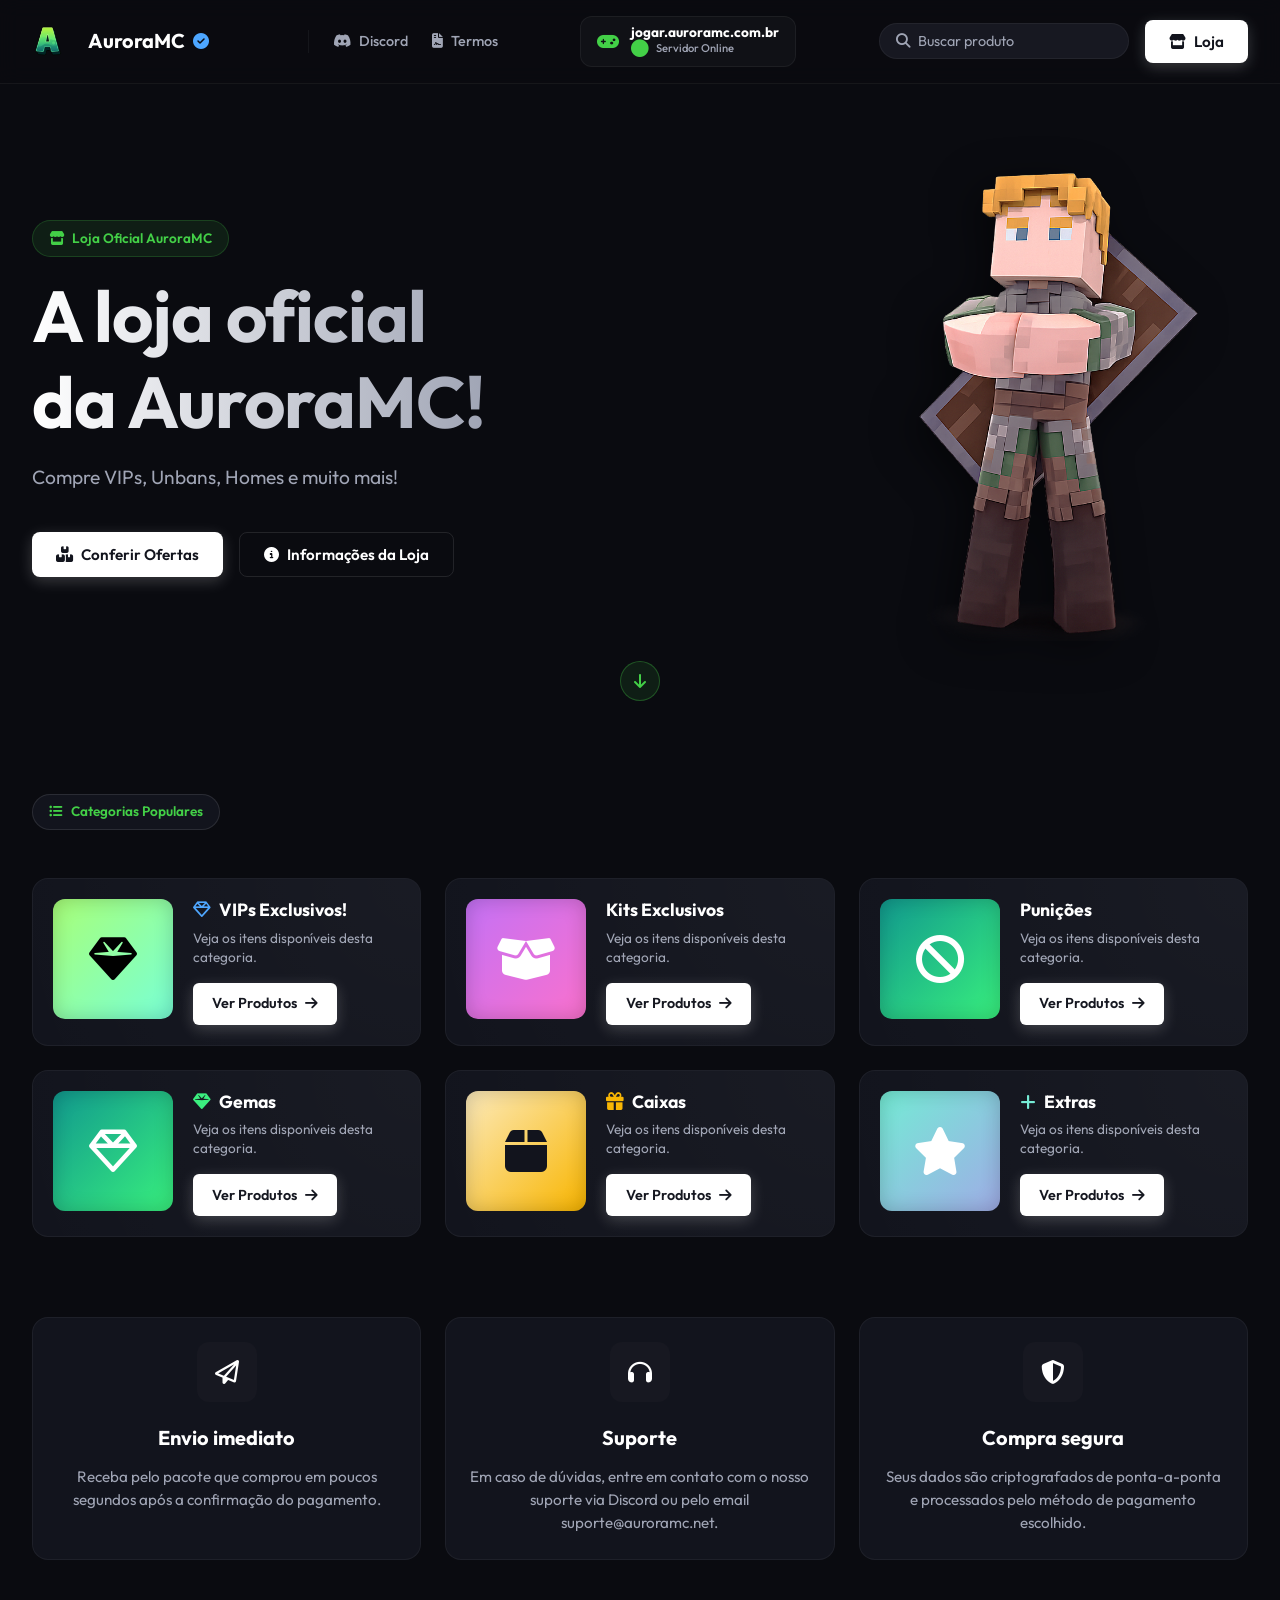
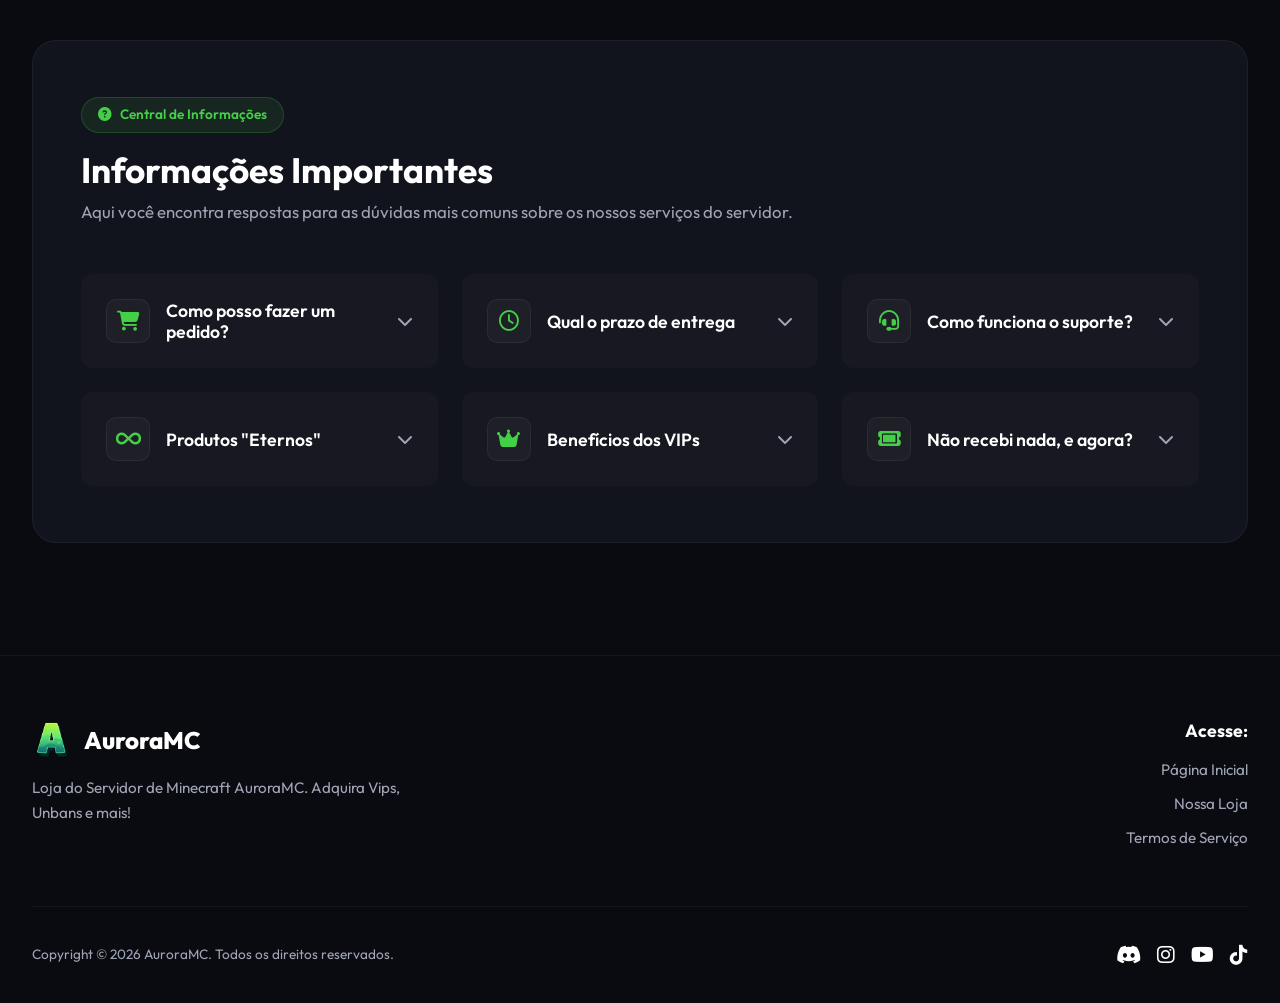
==== index.html @ 86eff2d6 "feat: add server IP to header with click-to-copy" ====
<!DOCTYPE html>
<html lang="pt-BR">

<head>
    <meta charset="UTF-8">
    <meta name="viewport" content="width=device-width, initial-scale=1.0">
    <title>AuroraMC - Loja Oficial</title>
    <meta name="description" content="A loja oficial da AuroraMC. Compre VIPs, itens e tenha a melhor experiência no nosso servidor de Minecraft Semi Anarquia.">
    <meta name="keywords" content="AuroraMC, Minecraft, Semi Anarquia, Servidor de Minecraft, Loja AuroraMC, Survival Semi Anarchy, VIP Minecraft, AuroraMC Loja">
    <meta name="author" content="AuroraMC">

    <!-- Open Graph / Facebook -->
    <meta property="og:type" content="website">
    <meta property="og:url" content="https://auroramc.net/">
    <meta property="og:title" content="AuroraMC - Loja Oficial">
    <meta property="og:description" content="A loja oficial da AuroraMC. Compre VIPs, itens e tenha a melhor experiência no nosso servidor de Minecraft Semi Anarquia.">
    <meta property="og:image" content="https://auroramc.net/images/auroramc.png">

    <!-- Twitter -->
    <meta property="twitter:card" content="summary_large_image">
    <meta property="twitter:url" content="https://auroramc.net/">
    <meta property="twitter:title" content="AuroraMC - Loja Oficial">
    <meta property="twitter:description" content="A loja oficial da AuroraMC. Compre VIPs, itens e tenha a melhor experiência no nosso servidor de Minecraft Semi Anarquia.">
    <meta property="twitter:image" content="https://auroramc.net/images/auroramc.png">
    <link rel="preconnect" href="https://fonts.googleapis.com">
    <link rel="preconnect" href="https://fonts.gstatic.com" crossorigin>
    <link href="https://fonts.googleapis.com/css2?family=Outfit:wght@300;400;500;600;700;800;900&display=swap"
        rel="stylesheet">
    <link rel="stylesheet" href="https://cdnjs.cloudflare.com/ajax/libs/font-awesome/6.4.0/css/all.min.css">
    <link rel="stylesheet" href="style.css">
    <!-- Favicon padrão -->
    <link rel="icon" href="/favicon.ico" type="image/x-icon">

    <!-- PNGs para navegadores modernos -->
    <link rel="icon" type="image/png" sizes="16x16" href="/favicon-16x16.png">
    <link rel="icon" type="image/png" sizes="32x32" href="/favicon-32x32.png">

    <!-- Android / Chrome -->
    <link rel="icon" type="image/png" sizes="192x192" href="/android-chrome-192x192.png">
    <link rel="icon" type="image/png" sizes="512x512" href="/android-chrome-512x512.png">

    <!-- Apple (iPhone / iPad) -->
    <link rel="apple-touch-icon" sizes="180x180" href="/apple-touch-icon.png">

    <!-- Manifest (PWA) -->
    <link rel="manifest" href="/site.webmanifest">

    <!-- Cor da barra no mobile -->
    <meta name="theme-color" content="#ffffff">



</head>

<body>
    <header class="navbar">
        <div class="container nav-content">
            <div class="nav-brand">
                <a href="index.html" style="text-decoration: none; display: flex; align-items: center; gap: 1.5rem;">
                    <div class="brand-logo"><img src="images/logo.png" alt="AuroraMC Logo"
                            style="width: 100%; height: 100%; object-fit: contain; border-radius: 8px;"></div>
                    <h1 class="brand-name">AuroraMC <i class="fa-solid fa-circle-check brand-badge"></i></h1>
                </a>
            </div>

            <div class="nav-links">
                <a href="https://discord.gg/A7GQ67MZE3" target="_blank" class="nav-link"><i
                        class="fa-brands fa-discord"></i> Discord</a>
                <a href="termos.html" class="nav-link"><i class="fa-solid fa-file-contract"></i> Termos</a>
            </div>

            <div class="nav-server" id="copy-ip">
                <i class="fa-solid fa-gamepad"></i>
                <div class="server-info">
                    <span class="server-ip">jogar.auroramc.com.br</span>
                    <span class="server-status"><i class="fa-solid fa-circle"></i> Servidor Online</span>
                </div>
                <div class="copy-badge">Copiado!</div>
            </div>

            <div class="nav-actions">
                <div class="search-bar">
                    <i class="fa-solid fa-magnifying-glass"></i>
                    <input type="text" placeholder="Buscar produto">
                </div>
                <button class="btn btn-primary">
                    <i class="fa-solid fa-store"></i> Loja
                </button>
            </div>
        </div>
    </header>

    <main>
        <section class="hero">
            <div class="hero-bg"></div>
            <div class="hero-overlay"></div>

            <div class="container hero-content">
                <div class="hero-text">
                    <span class="badge badge-primary"><i class="fa-solid fa-store"></i> Loja Oficial AuroraMC</span>
                    <h2 class="hero-title">A loja oficial<br>da AuroraMC!</h2>
                    <p class="hero-description">Compre VIPs, Unbans, Homes e muito mais!</p>

                    <div class="hero-buttons">
                        <button class="btn btn-primary"><i class="fa-solid fa-boxes-stacked"></i> Conferir
                            Ofertas</button>
                        <button class="btn btn-outline"><i class="fa-solid fa-circle-info"></i> Informações da
                            Loja</button>
                    </div>
                </div>

                <div class="hero-logo-large">
                    <div class="server-logo">
                        <img src="images/render.png" alt="AuroraMC Render"
                            style="max-width: 400px; width: 100%; height: auto;">
                    </div>
                </div>
            </div>

            <div class="scroll-indicator" title="Rolar para baixo">
                <i class="fa-solid fa-arrow-down"></i>
            </div>
        </section>

        <section class="categories container">
            <div class="section-header">
                <span class="badge badge-dark"><i class="fa-solid fa-list-ul"></i> Categorias Populares</span>
            </div>

            <div class="categories-grid">
                <!-- Card 1 -->
                <div class="category-card">
                    <div class="card-image-box" style="background: linear-gradient(135deg, #a8ff78 0%, #78ffd6 100%);">
                        <i class="fa-solid fa-gem card-icon" style="color: #000; font-size: 3rem;"></i>
                    </div>
                    <div class="card-content">
                        <h3 class="card-title"><i class="fa-regular fa-gem" style="color: #4da6ff;"></i> VIPs
                            Exclusivos!</h3>
                        <p class="card-desc">Veja os itens disponíveis desta categoria.</p>
                        <a href="categoria-vips.html" class="btn btn-primary btn-sm">Ver Produtos <i
                                class="fa-solid fa-arrow-right"></i></a>
                    </div>
                </div>

                <!-- Card 2 -->
                <div class="category-card">
                    <div class="card-image-box" style="background: linear-gradient(135deg, #c471f5 0%, #fa71cd 100%);">
                        <i class="fa-solid fa-box-open card-icon" style="color: #fff; font-size: 3rem;"></i>
                    </div>
                    <div class="card-content">
                        <h3 class="card-title">Kits Exclusivos</h3>
                        <p class="card-desc">Veja os itens disponíveis desta categoria.</p>
                        <a href="categoria-kits.html" class="btn btn-primary btn-sm">Ver Produtos <i
                                class="fa-solid fa-arrow-right"></i></a>
                    </div>
                </div>

                <!-- Card 3 -->
                <div class="category-card">
                    <div class="card-image-box" style="background: linear-gradient(135deg, #11998e 0%, #38ef7d 100%);">
                        <i class="fa-solid fa-ban card-icon" style="color: #fff; font-size: 3rem;"></i>
                    </div>
                    <div class="card-content">
                        <h3 class="card-title">Punições</h3>
                        <p class="card-desc">Veja os itens disponíveis desta categoria.</p>
                        <a href="categoria-punicoes.html" class="btn btn-primary btn-sm">Ver Produtos <i
                                class="fa-solid fa-arrow-right"></i></a>
                    </div>
                </div>

                <!-- Card 4 -->
                <div class="category-card">
                    <div class="card-image-box" style="background: linear-gradient(135deg, #11998e 0%, #38ef7d 100%);">
                        <i class="fa-regular fa-gem card-icon" style="color: #fff; font-size: 3rem;"></i>
                    </div>
                    <div class="card-content">
                        <h3 class="card-title"><i class="fa-solid fa-gem" style="color: #38ef7d;"></i> Gemas</h3>
                        <p class="card-desc">Veja os itens disponíveis desta categoria.</p>
                        <a href="categoria-gemas.html" class="btn btn-primary btn-sm">Ver Produtos <i
                                class="fa-solid fa-arrow-right"></i></a>
                    </div>
                </div>

                <!-- Card 5 -->
                <div class="category-card">
                    <div class="card-image-box" style="background: linear-gradient(135deg, #fceabb 0%, #f8b500 100%);">
                        <i class="fa-solid fa-box card-icon" style="color: #12141d; font-size: 3rem;"></i>
                    </div>
                    <div class="card-content">
                        <h3 class="card-title"><i class="fa-solid fa-gift" style="color: #f8b500;"></i> Caixas</h3>
                        <p class="card-desc">Veja os itens disponíveis desta categoria.</p>
                        <a href="categoria-caixas.html" class="btn btn-primary btn-sm">Ver Produtos <i
                                class="fa-solid fa-arrow-right"></i></a>
                    </div>
                </div>

                <!-- Card 6 -->
                <div class="category-card">
                    <div class="card-image-box" style="background: linear-gradient(135deg, #74ebd5 0%, #9face6 100%);">
                        <i class="fa-solid fa-star card-icon" style="color: #fff; font-size: 3rem;"></i>
                    </div>
                    <div class="card-content">
                        <h3 class="card-title"><i class="fa-solid fa-plus" style="color: #74ebd5;"></i> Extras</h3>
                        <p class="card-desc">Veja os itens disponíveis desta categoria.</p>
                        <a href="categoria-extras.html" class="btn btn-primary btn-sm">Ver Produtos <i
                                class="fa-solid fa-arrow-right"></i></a>
                    </div>
                </div>
            </div>
        </section>

        <!-- Features Section -->
        <section class="features container">
            <div class="features-grid">
                <!-- Feature 1 -->
                <div class="feature-card">
                    <div class="feature-icon">
                        <i class="fa-regular fa-paper-plane"></i>
                    </div>
                    <h3 class="feature-title">Envio imediato</h3>
                    <p class="feature-desc">Receba pelo pacote que comprou em poucos segundos após a confirmação do
                        pagamento.</p>
                </div>

                <!-- Feature 2 -->
                <div class="feature-card">
                    <div class="feature-icon">
                        <i class="fa-solid fa-headphones"></i>
                    </div>
                    <h3 class="feature-title">Suporte</h3>
                    <p class="feature-desc">Em caso de dúvidas, entre em contato com o nosso suporte via Discord ou pelo
                        email suporte@auroramc.net.</p>
                </div>

                <!-- Feature 3 -->
                <div class="feature-card">
                    <div class="feature-icon">
                        <i class="fa-solid fa-shield-halved"></i>
                    </div>
                    <h3 class="feature-title">Compra segura</h3>
                    <p class="feature-desc">Seus dados são criptografados de ponta-a-ponta e processados pelo método de
                        pagamento escolhido.</p>
                </div>
            </div>
        </section>

        <!-- FAQ Section -->
        <section class="faq container">
            <div class="faq-wrapper">
                <div class="faq-header">
                    <span class="badge badge-primary"><i class="fa-solid fa-circle-question"></i> Central de
                        Informações</span>
                    <h2 class="faq-title">Informações Importantes</h2>
                    <p class="faq-desc">Aqui você encontra respostas para as dúvidas mais comuns sobre os nossos
                        serviços do servidor.</p>
                </div>

                <div class="faq-grid">
                    <!-- FAQ 1 -->
                    <div class="faq-card">
                        <div class="faq-question">
                            <div class="faq-icon-title">
                                <div class="faq-icon"><i class="fa-solid fa-cart-shopping" style="color: #43d047;"></i>
                                </div>
                                <h3>Como posso fazer um pedido?</h3>
                            </div>
                            <i class="fa-solid fa-chevron-down faq-toggle"></i>
                        </div>
                        <div class="faq-answer">
                            <p>Para fazer um pedido, basta selecionar os produtos desejados e seguir para o checkout.
                                Aceitamos diversas formas de pagamento.</p>
                        </div>
                    </div>

                    <!-- FAQ 2 -->
                    <div class="faq-card">
                        <div class="faq-question">
                            <div class="faq-icon-title">
                                <div class="faq-icon"><i class="fa-regular fa-clock" style="color: #43d047;"></i></div>
                                <h3>Qual o prazo de entrega</h3>
                            </div>
                            <i class="fa-solid fa-chevron-down faq-toggle"></i>
                        </div>
                        <div class="faq-answer">
                            <p>A entrega é feita de forma imediata após a confirmação do pagamento.</p>
                        </div>
                    </div>

                    <!-- FAQ 3 -->
                    <div class="faq-card">
                        <div class="faq-question">
                            <div class="faq-icon-title">
                                <div class="faq-icon"><i class="fa-solid fa-headset" style="color: #43d047;"></i></div>
                                <h3>Como funciona o suporte?</h3>
                            </div>
                            <i class="fa-solid fa-chevron-down faq-toggle"></i>
                        </div>
                        <div class="faq-answer">
                            <p>Nosso suporte está disponível através do <a href="https://discord.gg/A7GQ67MZE3"
                                    target="_blank" rel="noopener noreferrer">Discord</a>.</p>
                        </div>
                    </div>

                    <!-- FAQ 4 -->
                    <div class="faq-card">
                        <div class="faq-question">
                            <div class="faq-icon-title">
                                <div class="faq-icon"><i class="fa-solid fa-infinity" style="color: #43d047;"></i></div>
                                <h3>Produtos "Eternos"</h3>
                            </div>
                            <i class="fa-solid fa-chevron-down faq-toggle"></i>
                        </div>
                        <div class="faq-answer">
                            <p>Permanecem ativos enquanto o servidor estiver online. Apenas perde em reset total do
                                servidor.</p>
                        </div>
                    </div>

                    <!-- FAQ 5 -->
                    <div class="faq-card">
                        <div class="faq-question">
                            <div class="faq-icon-title">
                                <div class="faq-icon"><i class="fa-solid fa-crown" style="color: #43d047;"></i></div>
                                <h3>Benefícios dos VIPs</h3>
                            </div>
                            <i class="fa-solid fa-chevron-down faq-toggle"></i>
                        </div>
                        <div class="faq-answer">
                            <p>Veja os beneficios de cada VIP <a href="#">clicando aqui</a>.</p>
                        </div>
                    </div>

                    <!-- FAQ 6 -->
                    <div class="faq-card">
                        <div class="faq-question">
                            <div class="faq-icon-title">
                                <div class="faq-icon"><i class="fa-solid fa-ticket" style="color: #43d047;"></i></div>
                                <h3>Não recebi nada, e agora?</h3>
                            </div>
                            <i class="fa-solid fa-chevron-down faq-toggle"></i>
                        </div>
                        <div class="faq-answer">
                            <p>Fique tranquilo, entre em contato com a gente pelo <a href="https://discord.gg/A7GQ67MZE3"
                                    target="_blank" rel="noopener noreferrer">Discord</a> e abra um ticket em #suporte.
                            </p>
                        </div>
                    </div>
                </div>
            </div>
        </section>
    </main>

    <!-- Footer -->
    <footer class="footer">
        <div class="container footer-content">
            <div class="footer-top">
                <div class="footer-brand-info">
                    <div class="footer-brand">
                        <img src="images/logo.png" alt="AuroraMC Logo" class="footer-logo">
                        <span class="footer-name">AuroraMC</span>
                    </div>
                    <p class="footer-desc">Loja do Servidor de Minecraft AuroraMC. Adquira Vips, Unbans e mais!</p>
                </div>

                <div class="footer-links-group">
                    <h4 class="footer-title">Acesse:</h4>
                    <ul class="footer-links">
                        <li><a href="index.html">Página Inicial</a></li>
                        <li><a href="index.html">Nossa Loja</a></li>
                        <li><a href="termos.html">Termos de Serviço</a></li>
                    </ul>
                </div>
            </div>

            <div class="footer-bottom">
                <p class="copyright">Copyright &copy; 2026 AuroraMC. Todos os direitos reservados.</p>
                <div class="social-links">
                    <a href="https://discord.gg/A7GQ67MZE3" aria-label="Discord"><i class="fa-brands fa-discord"></i></a>
                    <a href="#" aria-label="Instagram"><i class="fa-brands fa-instagram"></i></a>
                    <a href="#" aria-label="YouTube"><i class="fa-brands fa-youtube"></i></a>
                    <a href="#" aria-label="TikTok"><i class="fa-brands fa-tiktok"></i></a>
                </div>
            </div>
        </div>
    </footer>

    <script src="main.js"></script>
</body>

</html>
---- style.css ----
:root {
    --bg-dark: #0a0b10;
    --bg-surface: #12141d;
    --bg-surface-light: #1a1d27;
    --bg-search: #171821;
    --primary: #43D047;
    --primary-hover: #52e556;
    --text-main: #ffffff;
    --text-muted: #a0a5b5;
    --border-color: rgba(255, 255, 255, 0.05);
    --border-highlight: rgba(255, 255, 255, 0.1);
    --font-main: 'Outfit', sans-serif;
    --transition: all 0.3s cubic-bezier(0.25, 0.8, 0.25, 1);
}

* {
    margin: 0;
    padding: 0;
    box-sizing: border-box;
}

body {
    font-family: var(--font-main);
    background-color: var(--bg-dark);
    color: var(--text-main);
    line-height: 1.6;
    overflow-x: hidden;
}

/* Typography */
h1, h2, h3, h4, h5, h6 {
    font-weight: 700;
    line-height: 1.2;
}

a {
    color: inherit;
    text-decoration: none;
    transition: var(--transition);
}

/* Layout */
.container {
    max-width: 1300px;
    margin: 0 auto;
    padding: 0 2rem;
}

/* Buttons */
.btn {
    display: inline-flex;
    align-items: center;
    justify-content: center;
    gap: 0.5rem;
    padding: 0.75rem 1.5rem;
    border-radius: 8px;
    font-weight: 600;
    font-size: 0.95rem;
    cursor: pointer;
    transition: var(--transition);
    border: none;
    font-family: var(--font-main);
}

.btn-sm {
    padding: 0.6rem 1.2rem;
    font-size: 0.9rem;
    border-radius: 6px;
}

.btn-primary {
    background-color: #ffffff;
    color: #12141d;
    box-shadow: 0 4px 15px rgba(255, 255, 255, 0.2);
}

.btn-primary:hover {
    background-color: #e2e2e2;
    transform: translateY(-2px);
    box-shadow: 0 6px 20px rgba(255, 255, 255, 0.3);
}

.btn-outline {
    background-color: transparent;
    color: var(--text-main);
    border: 1px solid var(--border-highlight);
}

.btn-outline:hover {
    background-color: rgba(255, 255, 255, 0.05);
    border-color: rgba(255, 255, 255, 0.2);
}

/* Badges */
.badge {
    display: inline-flex;
    align-items: center;
    gap: 0.5rem;
    padding: 0.4rem 1rem;
    border-radius: 20px;
    font-size: 0.85rem;
    font-weight: 600;
    margin-bottom: 1rem;
}

.badge-primary {
    background-color: rgba(67, 208, 71, 0.1);
    color: var(--primary);
    border: 1px solid rgba(67, 208, 71, 0.2);
}

.badge-dark {
    background-color: var(--bg-surface);
    color: var(--primary);
    border: 1px solid var(--border-highlight);
}

/* Navbar */
.navbar {
    background-color: var(--bg-dark);
    border-bottom: 1px solid var(--border-color);
    padding: 1rem 0;
    position: sticky;
    top: 0;
    z-index: 100;
    backdrop-filter: blur(10px);
    background-color: rgba(10, 11, 16, 0.8);
}

.nav-content {
    display: flex;
    justify-content: space-between;
    align-items: center;
}

.nav-brand {
    display: flex;
    align-items: center;
    gap: 1.5rem;
}

.brand-logo {
    width: 32px;
    height: 32px;
    background-color: transparent;
    border-radius: 8px;
    display: flex;
    align-items: center;
    justify-content: center;
    font-size: 1.2rem;
}

.brand-name {
    font-size: 1.25rem;
    display: flex;
    align-items: center;
    gap: 0.5rem;
}

.brand-badge {
    color: #4da6ff;
    font-size: 1rem;
}

.nav-links {
    display: flex;
    align-items: center;
    gap: 1.5rem;
    margin-left: 1rem;
    border-left: 1px solid var(--border-color);
    padding-left: 1.5rem;
}

.nav-link {
    color: var(--text-muted);
    font-weight: 500;
    font-size: 0.9rem;
    display: flex;
    align-items: center;
    gap: 0.5rem;
}

.nav-link:hover {
    color: var(--text-main);
}

.nav-server {
    display: flex;
    align-items: center;
    gap: 0.75rem;
    background-color: rgba(255, 255, 255, 0.03);
    border: 1px solid var(--border-color);
    padding: 0.5rem 1rem;
    border-radius: 12px;
    cursor: pointer;
    transition: var(--transition);
    position: relative;
    user-select: none;
}

.nav-server:hover {
    background-color: rgba(255, 255, 255, 0.06);
    border-color: rgba(255, 255, 255, 0.1);
}

.nav-server i:first-child {
    color: var(--primary);
    font-size: 1.1rem;
}

.server-info {
    display: flex;
    flex-direction: column;
    justify-content: center;
}

.server-ip {
    color: var(--text-main);
    font-size: 0.85rem;
    font-weight: 700;
    line-height: 1.1;
}

.server-status {
    color: var(--text-muted);
    font-size: 0.7rem;
    font-weight: 500;
    display: flex;
    align-items: center;
    gap: 0.4rem;
}

.server-status i {
    color: #43d047;
    font-size: 0.5rem;
    animation: pulse 2s infinite;
}

@keyframes pulse {
    0% { opacity: 0.5; }
    50% { opacity: 1; }
    100% { opacity: 0.5; }
}

.copy-badge {
    position: absolute;
    top: -30px;
    left: 50%;
    transform: translateX(-50%) translateY(10px);
    background-color: var(--primary);
    color: white;
    padding: 0.3rem 0.6rem;
    border-radius: 6px;
    font-size: 0.7rem;
    font-weight: 700;
    opacity: 0;
    pointer-events: none;
    transition: all 0.3s cubic-bezier(0.175, 0.885, 0.32, 1.275);
}

.nav-server.copied .copy-badge {
    opacity: 1;
    transform: translateX(-50%) translateY(0);
}

.nav-actions {
    display: flex;
    align-items: center;
    gap: 1rem;
}

.search-bar {
    display: flex;
    align-items: center;
    background-color: var(--bg-search);
    border: 1px solid var(--border-color);
    border-radius: 20px;
    padding: 0.5rem 1rem;
    gap: 0.5rem;
    width: 250px;
    transition: var(--transition);
}

.search-bar:focus-within {
    border-color: var(--primary);
    box-shadow: 0 0 0 2px rgba(67, 208, 71, 0.2);
}

.search-bar i {
    color: var(--text-muted);
    font-size: 0.9rem;
}

.search-bar input {
    background: transparent;
    border: none;
    color: var(--text-main);
    width: 100%;
    outline: none;
    font-family: var(--font-main);
    font-size: 0.9rem;
}

.search-bar input::placeholder {
    color: var(--text-muted);
}

/* Hero Section */
.hero {
    position: relative;
    min-height: 70vh;
    display: flex;
    align-items: center;
    padding: 2.5rem 0;
    overflow: hidden;
}

.hero-bg {
    position: absolute;
    top: 0;
    left: 0;
    width: 100%;
    height: 100%;
    background: url('https://images.unsplash.com/photo-1627856013091-fed6e4e30025?q=80&w=2000&auto=format&fit=crop') center/cover;
    filter: blur(2px) brightness(0.4);
    z-index: -2;
}

.hero-overlay {
    position: absolute;
    top: 0;
    left: 0;
    width: 100%;
    height: 100%;
    background: linear-gradient(to right, rgba(10, 11, 16, 0.95) 0%, rgba(10, 11, 16, 0.7) 50%, rgba(10, 11, 16, 0.4) 100%);
    z-index: -1;
}

.hero-content {
    display: flex;
    justify-content: space-between;
    align-items: center;
    width: 100%;
}

.hero-text {
    max-width: 600px;
}

.hero-title {
    font-size: 4.5rem;
    margin-bottom: 1rem;
    background: linear-gradient(to right, #fff, #a0a5b5);
    -webkit-background-clip: text;
    background-clip: text;
    -webkit-text-fill-color: transparent;
    letter-spacing: -1px;
}

.hero-description {
    font-size: 1.2rem;
    color: var(--text-muted);
    margin-bottom: 2.5rem;
}

.hero-buttons {
    display: flex;
    gap: 1rem;
}

.hero-logo-large {
    perspective: 1000px;
}

.server-logo {
    background: transparent;
    text-align: center;
    transition: var(--transition);
    filter: drop-shadow(-10px 10px 20px rgba(0, 0, 0, 0.5));
    animation: float-hero 4s ease-in-out infinite;
}

@keyframes float-hero {
    0%, 100% {
        transform: translateY(0);
    }
    50% {
        transform: translateY(-8px);
    }
}

.logo-text-large {
    display: block;
    font-size: 3.5rem;
    font-weight: 900;
    color: #fff;
    text-shadow: 4px 4px 0 var(--primary), 8px 8px 0 rgba(67, 208, 71, 0.3);
    letter-spacing: 2px;
    margin-bottom: 0.5rem;
}

.logo-subtext {
    background-color: var(--primary);
    color: white;
    padding: 0.3rem 1rem;
    font-weight: 800;
    font-size: 1.5rem;
    letter-spacing: 4px;
    border-radius: 4px;
    display: inline-block;
    box-shadow: 0 4px 10px rgba(0,0,0,0.5);
}

.scroll-indicator {
    position: absolute;
    bottom: 0.8rem;
    left: 50%;
    transform: translateX(-50%);
    width: 40px;
    height: 40px;
    background-color: rgba(67, 208, 71, 0.1);
    border: 1px solid rgba(67, 208, 71, 0.3);
    border-radius: 50%;
    display: flex;
    align-items: center;
    justify-content: center;
    color: var(--primary);
    animation: bounce 2s infinite;
    cursor: pointer;
}

@keyframes bounce {
    0%, 20%, 50%, 80%, 100% { transform: translate(-50%, 0); }
    40% { transform: translate(-50%, -10px); }
    60% { transform: translate(-50%, -5px); }
}

/* Categories Section */
.categories {
    padding: 5rem 2rem;
}

.categories-grid {
    display: grid;
    grid-template-columns: repeat(auto-fit, minmax(350px, 1fr));
    gap: 1.5rem;
    margin-top: 2rem;
}

.category-card {
    background-color: var(--bg-surface);
    border: 1px solid var(--border-color);
    border-radius: 16px;
    padding: 1.25rem;
    display: flex;
    gap: 1.25rem;
    transition: var(--transition);
    position: relative;
    overflow: hidden;
}

.category-card::before {
    content: '';
    position: absolute;
    top: 0;
    left: 0;
    width: 100%;
    height: 100%;
    background: radial-gradient(circle at top right, rgba(255,255,255,0.03), transparent);
    pointer-events: none;
}

.category-card:hover {
    border-color: var(--border-highlight);
    transform: translateY(-5px);
    box-shadow: 0 10px 30px rgba(0, 0, 0, 0.3);
    background-color: var(--bg-surface-light);
}

.card-image-box {
    width: 120px;
    height: 120px;
    border-radius: 12px;
    flex-shrink: 0;
    display: flex;
    align-items: center;
    justify-content: center;
    box-shadow: inset 0 0 20px rgba(0,0,0,0.2);
    position: relative;
    overflow: hidden;
}

.card-image-box::after {
    content: '';
    position: absolute;
    top: 0;
    left: -100%;
    width: 50%;
    height: 100%;
    background: linear-gradient(to right, transparent, rgba(255,255,255,0.3), transparent);
    transform: skewX(-25deg);
    animation: shine 4s infinite;
}

@keyframes shine {
    0% { left: -100%; }
    20% { left: 200%; }
    100% { left: 200%; }
}

.card-content {
    display: flex;
    flex-direction: column;
    justify-content: center;
    align-items: flex-start;
}

.card-title {
    font-size: 1.1rem;
    margin-bottom: 0.5rem;
    display: flex;
    align-items: center;
    gap: 0.5rem;
}

.card-desc {
    color: var(--text-muted);
    font-size: 0.85rem;
    margin-bottom: 1rem;
    line-height: 1.4;
}

/* Features Section */
.features {
    padding: 0 2rem 5rem 2rem;
}

.features-grid {
    display: grid;
    grid-template-columns: repeat(auto-fit, minmax(300px, 1fr));
    gap: 1.5rem;
}

.feature-card {
    background-color: var(--bg-surface);
    border: 1px solid var(--border-color);
    border-radius: 16px;
    padding: 1.5rem 1.5rem;   /* Reduced from 2.5rem */
    display: flex;
    flex-direction: column;
    align-items: center;
    text-align: center;
    transition: var(--transition);
}

.feature-card:hover {
    border-color: rgba(67, 208, 71, 0.3);
    transform: translateY(-5px);
    box-shadow: 0 10px 30px rgba(0, 0, 0, 0.3);
}

.feature-icon {
    width: 60px;
    height: 60px;
    background-color: var(--bg-search);
    border-radius: 12px;
    display: flex;
    align-items: center;
    justify-content: center;
    margin-bottom: 1.5rem;
    font-size: 1.5rem;
    color: var(--text-main);
    transition: var(--transition);
}

.feature-card:hover .feature-icon {
    background-color: rgba(67, 208, 71, 0.1);
    color: var(--primary);
}

.feature-title {
    font-size: 1.25rem;
    margin-bottom: 1rem;
    font-weight: 700;
}

.feature-desc {
    color: var(--text-muted);
    font-size: 0.95rem;
    line-height: 1.5;
}

/* FAQ Section */
.faq {
    padding: 0 2rem 5rem 2rem;
}

.faq-wrapper {
    background-color: var(--bg-surface);
    border: 1px solid var(--border-color);
    border-radius: 24px;
    padding: 3.5rem 3rem;
    position: relative;
    overflow: hidden;
}

.faq-header {
    text-align: left;
    margin-bottom: 3rem;
    max-width: 800px;
}

.faq-title {
    font-size: 2.2rem;
    margin-bottom: 0.5rem;
    color: var(--text-main);
}

.faq-desc {
    color: var(--text-muted);
    font-size: 1.05rem;
}

.faq-grid {
    display: grid;
    grid-template-columns: repeat(3, 1fr);
    gap: 1.5rem;
}

.faq-card {
    background-color: var(--bg-search);
    border: 1px solid transparent;
    border-radius: 12px;
    padding: 1.5rem;
    cursor: pointer;
    transition: var(--transition);
    display: flex;
    flex-direction: column;
}

.faq-card:hover {
    background-color: var(--bg-surface-light);
    border-color: rgba(255, 255, 255, 0.1);
}

.faq-card.active {
    border-color: var(--primary);
    background-color: var(--bg-surface-light);
    box-shadow: 0 4px 20px rgba(67, 208, 71, 0.1);
}

.faq-question {
    display: flex;
    align-items: center;
    justify-content: space-between;
    gap: 1rem;
}

.faq-icon-title {
    display: flex;
    align-items: center;
    gap: 1rem;
}

.faq-icon {
    width: 44px;
    height: 44px;
    background-color: rgba(255, 255, 255, 0.03);
    border: 1px solid rgba(255, 255, 255, 0.05);
    border-radius: 10px;
    display: flex;
    align-items: center;
    justify-content: center;
    font-size: 1.25rem;
    flex-shrink: 0;
    transition: var(--transition);
}

.faq-icon-title h3 {
    font-size: 1.1rem;
    font-weight: 600;
}

.faq-toggle {
    color: var(--text-muted);
    transition: transform 0.3s ease;
}

.faq-card.active .faq-toggle {
    transform: rotate(180deg);
    color: var(--primary);
}

.faq-answer {
    max-height: 0;
    overflow: hidden;
    transition: max-height 0.4s ease, margin-top 0.4s ease, opacity 0.4s ease;
    opacity: 0;
}

.faq-card.active .faq-answer {
    margin-top: 1rem;
    opacity: 1;
}

.faq-answer p {
    color: var(--text-muted);
    font-size: 0.95rem;
    line-height: 1.6;
}

.faq-answer a {
    color: var(--primary);
    text-decoration: none;
    font-weight: 500;
}

.faq-answer a:hover {
    text-decoration: underline;
}

/* Footer Section */
.footer {
    background-color: var(--bg-dark);
    border-top: 1px solid var(--border-color);
    padding: 4rem 0 2rem 0;
    margin-top: 2rem;
}

.footer-top {
    display: flex;
    justify-content: space-between;
    margin-bottom: 3rem;
}

.footer-brand-info {
    max-width: 400px;
}

.footer-brand {
    display: flex;
    align-items: center;
    gap: 0.75rem;
    margin-bottom: 1rem;
}

.footer-logo {
    width: 40px;
    height: 40px;
    object-fit: contain;
}

.footer-name {
    font-size: 1.5rem;
    font-weight: 800;
    color: var(--text-main);
}

.footer-desc {
    color: var(--text-muted);
    font-size: 0.95rem;
    line-height: 1.6;
}

.footer-links-group {
    text-align: right;
}

.footer-title {
    color: var(--text-main);
    font-size: 1.1rem;
    margin-bottom: 1rem;
    font-weight: 700;
}

.footer-links {
    list-style: none;
}

.footer-links li {
    margin-bottom: 0.5rem;
}

.footer-links a {
    color: var(--text-muted);
    font-size: 0.95rem;
}

.footer-links a:hover {
    color: var(--primary);
}

.footer-bottom {
    display: flex;
    justify-content: space-between;
    align-items: center;
    padding-top: 2rem;
    border-top: 1px solid rgba(255, 255, 255, 0.05);
}

.copyright {
    color: var(--text-muted);
    font-size: 0.85rem;
}

.social-links {
    display: flex;
    gap: 1rem;
}

.social-links a {
    color: var(--text-main);
    font-size: 1.25rem;
    transition: var(--transition);
}

.social-links a:hover {
    color: var(--primary);
    transform: translateY(-2px);
}

/* Responsive */
@media (max-width: 1200px) {
    .faq-grid {
        grid-template-columns: repeat(2, 1fr);
    }
}

@media (max-width: 992px) {
    .hero-content {
        flex-direction: column;
        text-align: center;
        gap: 3rem;
    }
    
    .hero-text {
        display: flex;
        flex-direction: column;
        align-items: center;
    }
    
    .hero-title {
        font-size: 3.5rem;
    }
    
    .faq-grid {
        grid-template-columns: 1fr;
    }
}

@media (max-width: 768px) {
    .hero-logo-large {
        display: none;
    }
    
    .nav-links, .search-bar {
        display: none;
    }
    
    .hero-buttons {
        flex-direction: column;
        width: 100%;
    }
    
    .hero-buttons .btn {
        width: 100%;
    }
    
    .category-card {
        flex-direction: column;
        align-items: center;
        text-align: center;
    }
    
    .card-content {
        align-items: center;
    }
    
    .footer-top {
        flex-direction: column;
        gap: 2rem;
    }

    .footer-links-group {
        text-align: left;
    }

    .footer-bottom {
        flex-direction: column;
        text-align: center;
        gap: 1.5rem;
    }
}
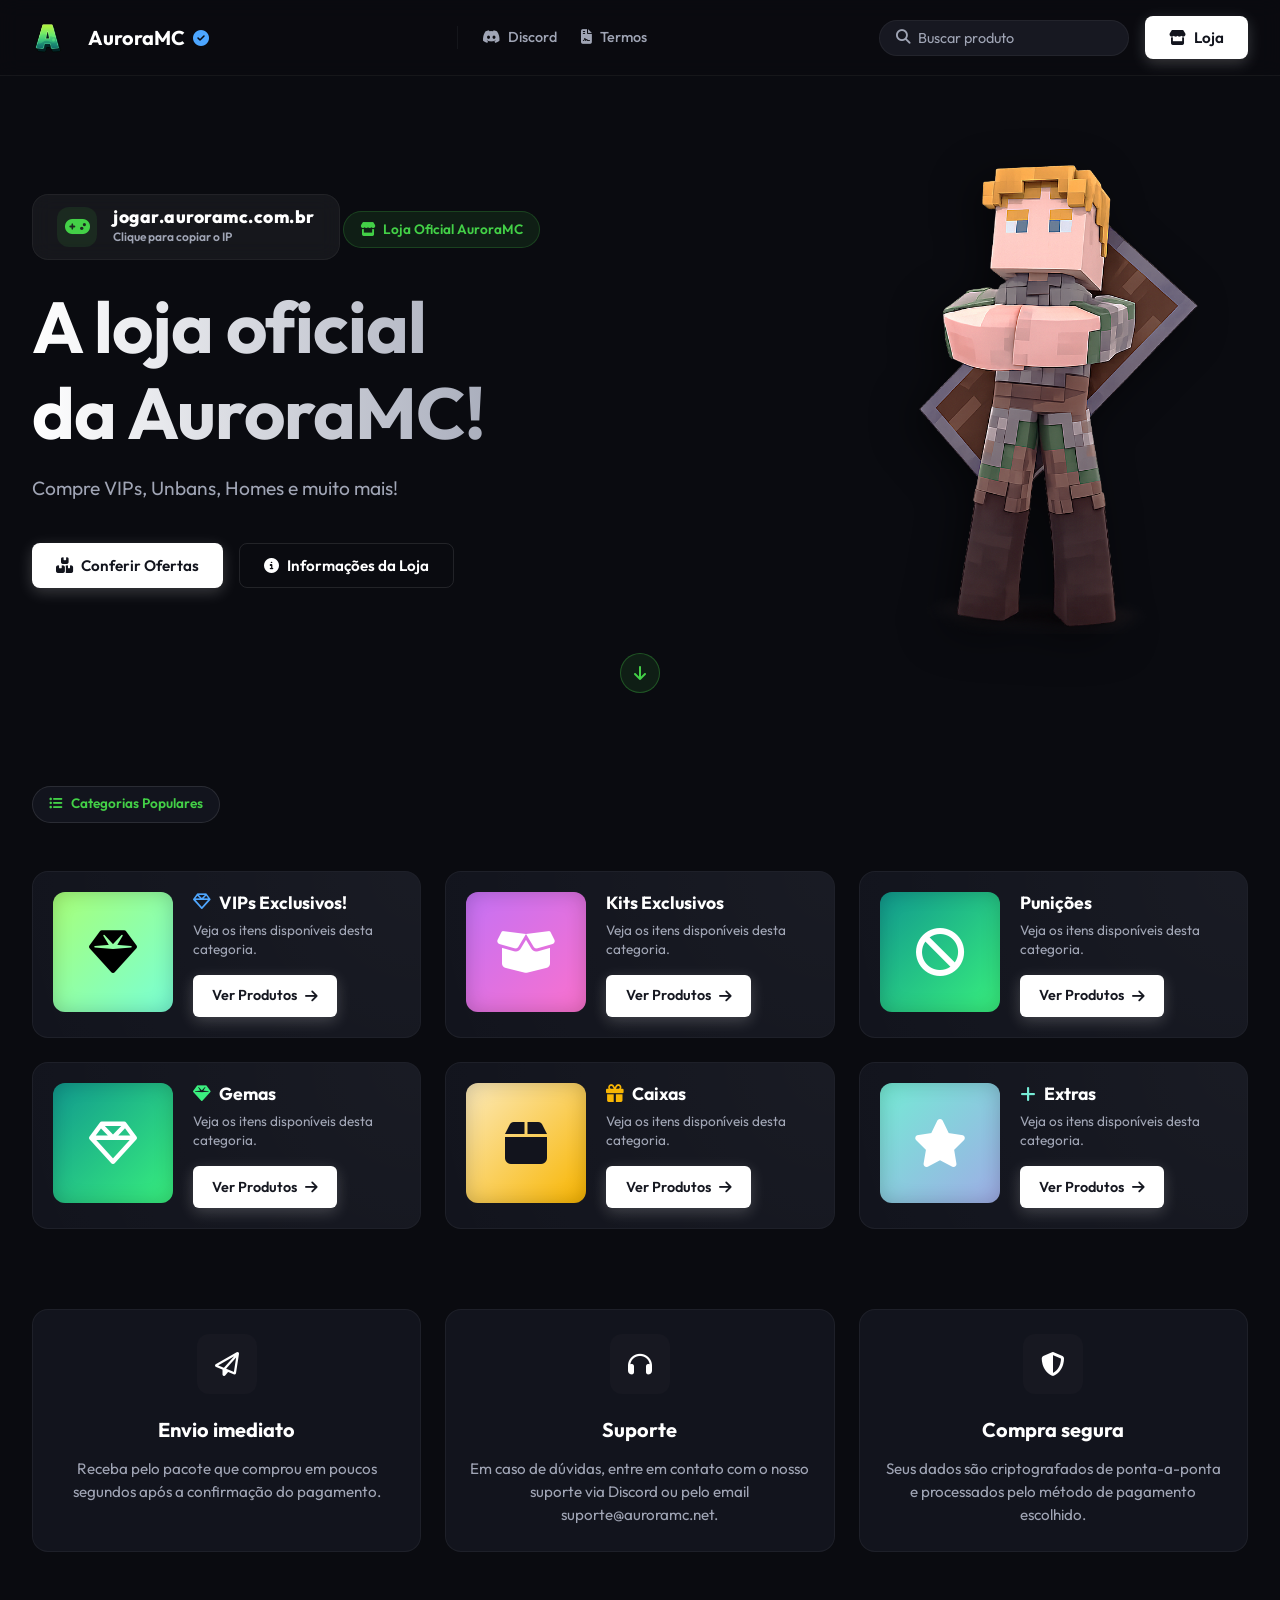
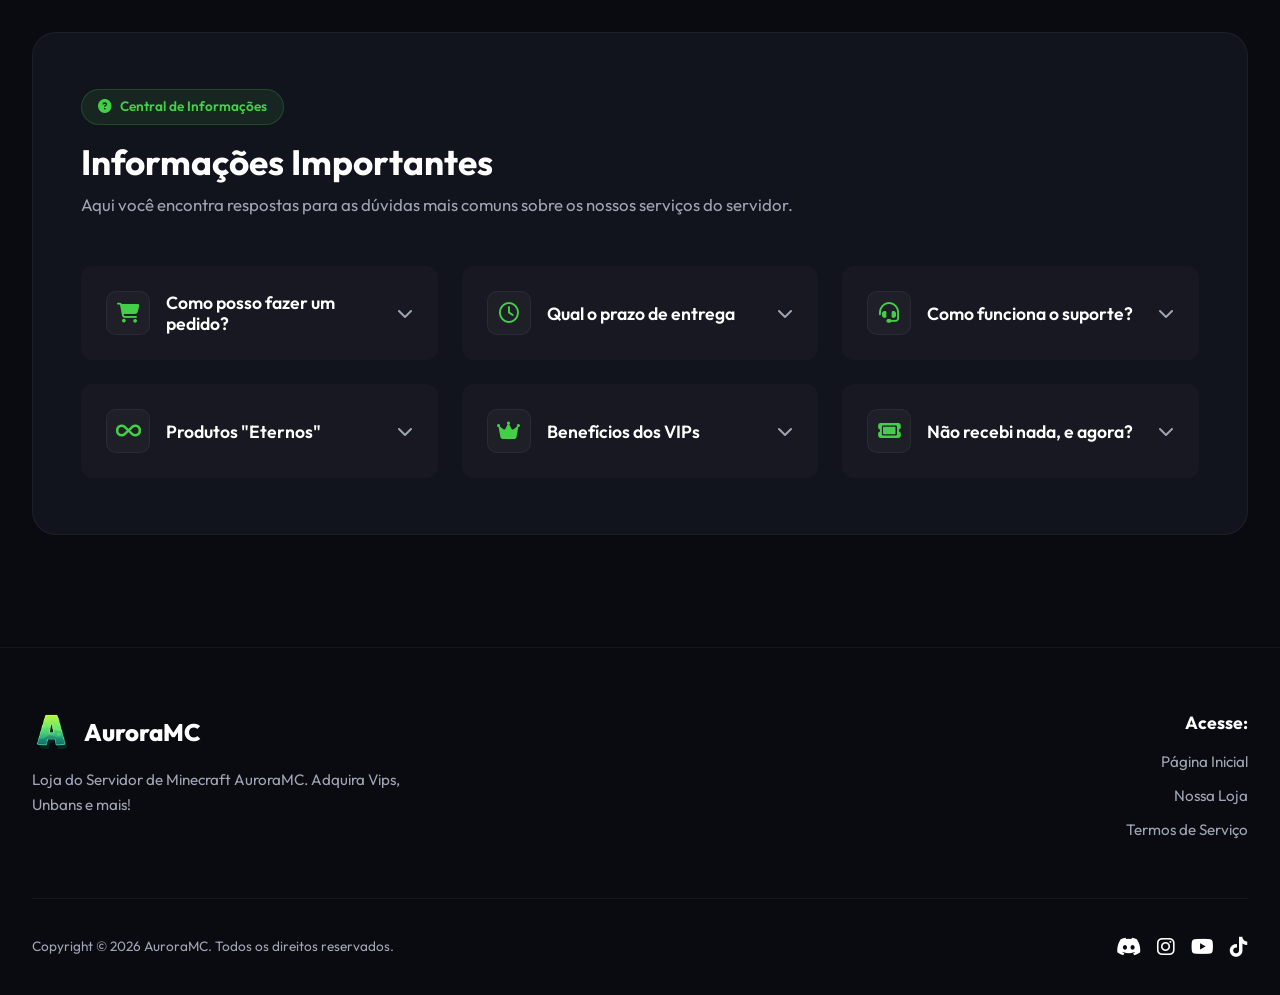
==== commit 5fc237ad: "feat: relocate server IP to hero section" ====
--- a/index.html
+++ b/index.html
@@ -69,15 +69,6 @@
                 <a href="termos.html" class="nav-link"><i class="fa-solid fa-file-contract"></i> Termos</a>
             </div>
 
-            <div class="nav-server" id="copy-ip">
-                <i class="fa-solid fa-gamepad"></i>
-                <div class="server-info">
-                    <span class="server-ip">jogar.auroramc.com.br</span>
-                    <span class="server-status"><i class="fa-solid fa-circle"></i> Servidor Online</span>
-                </div>
-                <div class="copy-badge">Copiado!</div>
-            </div>
-
             <div class="nav-actions">
                 <div class="search-bar">
                     <i class="fa-solid fa-magnifying-glass"></i>
@@ -97,6 +88,14 @@
 
             <div class="container hero-content">
                 <div class="hero-text">
+                    <div class="hero-ip-box" id="copy-ip">
+                        <div class="ip-icon"><i class="fa-solid fa-gamepad"></i></div>
+                        <div class="ip-details">
+                            <span class="ip-address">jogar.auroramc.com.br</span>
+                            <span class="ip-status">Clique para copiar o IP</span>
+                        </div>
+                        <div class="ip-copy-badge">Copiado!</div>
+                    </div>
                     <span class="badge badge-primary"><i class="fa-solid fa-store"></i> Loja Oficial AuroraMC</span>
                     <h2 class="hero-title">A loja oficial<br>da AuroraMC!</h2>
                     <p class="hero-description">Compre VIPs, Unbans, Homes e muito mais!</p>
--- a/style.css
+++ b/style.css
@@ -184,81 +184,83 @@
     color: var(--text-main);
 }
 
-.nav-server {
-    display: flex;
-    align-items: center;
-    gap: 0.75rem;
-    background-color: rgba(255, 255, 255, 0.03);
+.nav-link:hover {
+    color: var(--text-main);
+}
+
+/* Hero IP Box */
+.hero-ip-box {
+    display: inline-flex;
+    align-items: center;
+    gap: 1rem;
+    background-color: rgba(255, 255, 255, 0.05);
     border: 1px solid var(--border-color);
-    padding: 0.5rem 1rem;
-    border-radius: 12px;
+    padding: 0.75rem 1.5rem;
+    border-radius: 16px;
     cursor: pointer;
     transition: var(--transition);
     position: relative;
     user-select: none;
-}
-
-.nav-server:hover {
-    background-color: rgba(255, 255, 255, 0.06);
-    border-color: rgba(255, 255, 255, 0.1);
-}
-
-.nav-server i:first-child {
+    margin-bottom: 1.5rem;
+    backdrop-filter: blur(10px);
+}
+
+.hero-ip-box:hover {
+    background-color: rgba(255, 255, 255, 0.1);
+    border-color: var(--primary);
+    transform: translateY(-3px);
+    box-shadow: 0 10px 30px rgba(0, 0, 0, 0.3);
+}
+
+.ip-icon {
+    width: 40px;
+    height: 40px;
+    background-color: rgba(67, 208, 71, 0.1);
+    border-radius: 12px;
+    display: flex;
+    align-items: center;
+    justify-content: center;
     color: var(--primary);
+    font-size: 1.25rem;
+}
+
+.ip-details {
+    display: flex;
+    flex-direction: column;
+}
+
+.ip-address {
+    color: var(--text-main);
     font-size: 1.1rem;
-}
-
-.server-info {
-    display: flex;
-    flex-direction: column;
-    justify-content: center;
-}
-
-.server-ip {
-    color: var(--text-main);
-    font-size: 0.85rem;
-    font-weight: 700;
+    font-weight: 800;
     line-height: 1.1;
-}
-
-.server-status {
-    color: var(--text-muted);
-    font-size: 0.7rem;
-    font-weight: 500;
-    display: flex;
-    align-items: center;
-    gap: 0.4rem;
-}
-
-.server-status i {
-    color: #43d047;
-    font-size: 0.5rem;
-    animation: pulse 2s infinite;
-}
-
-@keyframes pulse {
-    0% { opacity: 0.5; }
-    50% { opacity: 1; }
-    100% { opacity: 0.5; }
-}
-
-.copy-badge {
+    letter-spacing: 0.5px;
+}
+
+.ip-status {
+    color: var(--text-muted);
+    font-size: 0.75rem;
+    font-weight: 600;
+}
+
+.ip-copy-badge {
     position: absolute;
-    top: -30px;
+    top: -40px;
     left: 50%;
     transform: translateX(-50%) translateY(10px);
     background-color: var(--primary);
     color: white;
-    padding: 0.3rem 0.6rem;
-    border-radius: 6px;
-    font-size: 0.7rem;
+    padding: 0.4rem 0.8rem;
+    border-radius: 8px;
+    font-size: 0.8rem;
     font-weight: 700;
     opacity: 0;
     pointer-events: none;
     transition: all 0.3s cubic-bezier(0.175, 0.885, 0.32, 1.275);
-}
-
-.nav-server.copied .copy-badge {
+    box-shadow: 0 4px 15px rgba(67, 208, 71, 0.4);
+}
+
+.hero-ip-box.copied .ip-copy-badge {
     opacity: 1;
     transform: translateX(-50%) translateY(0);
 }
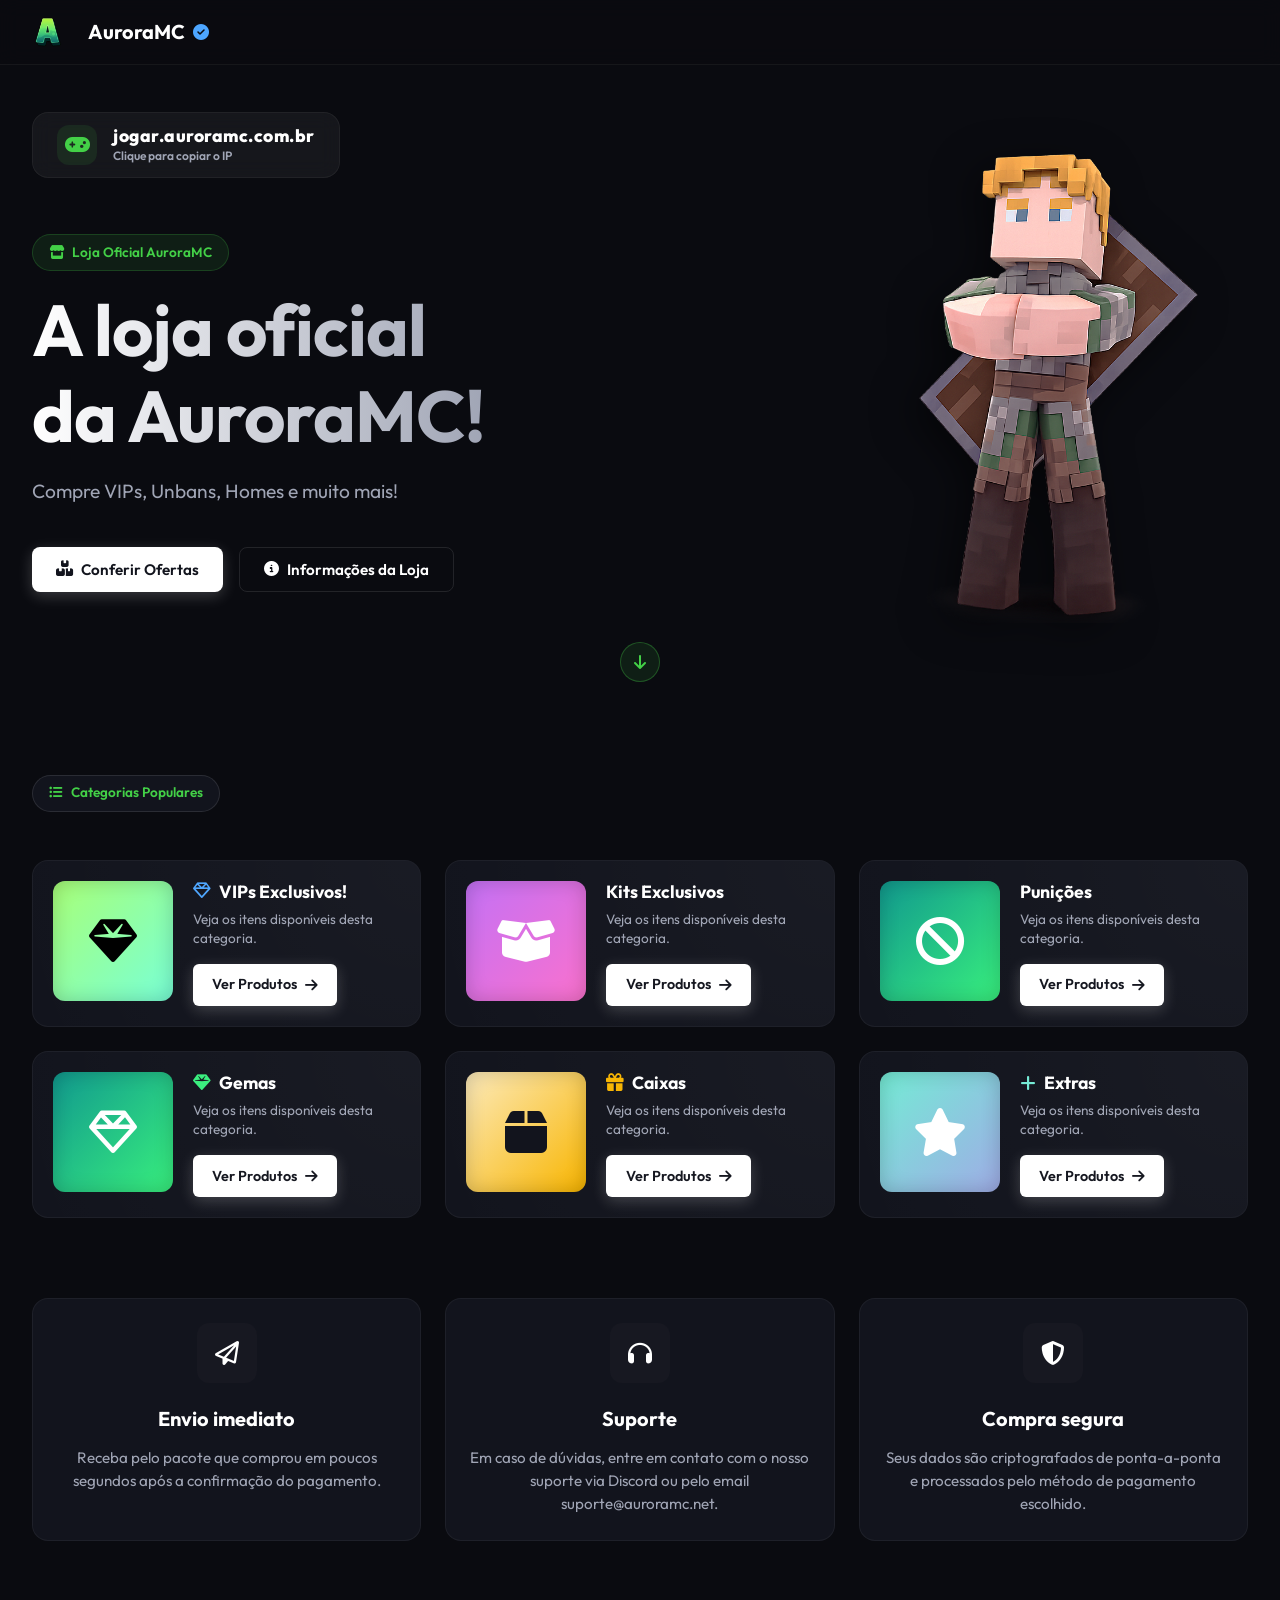
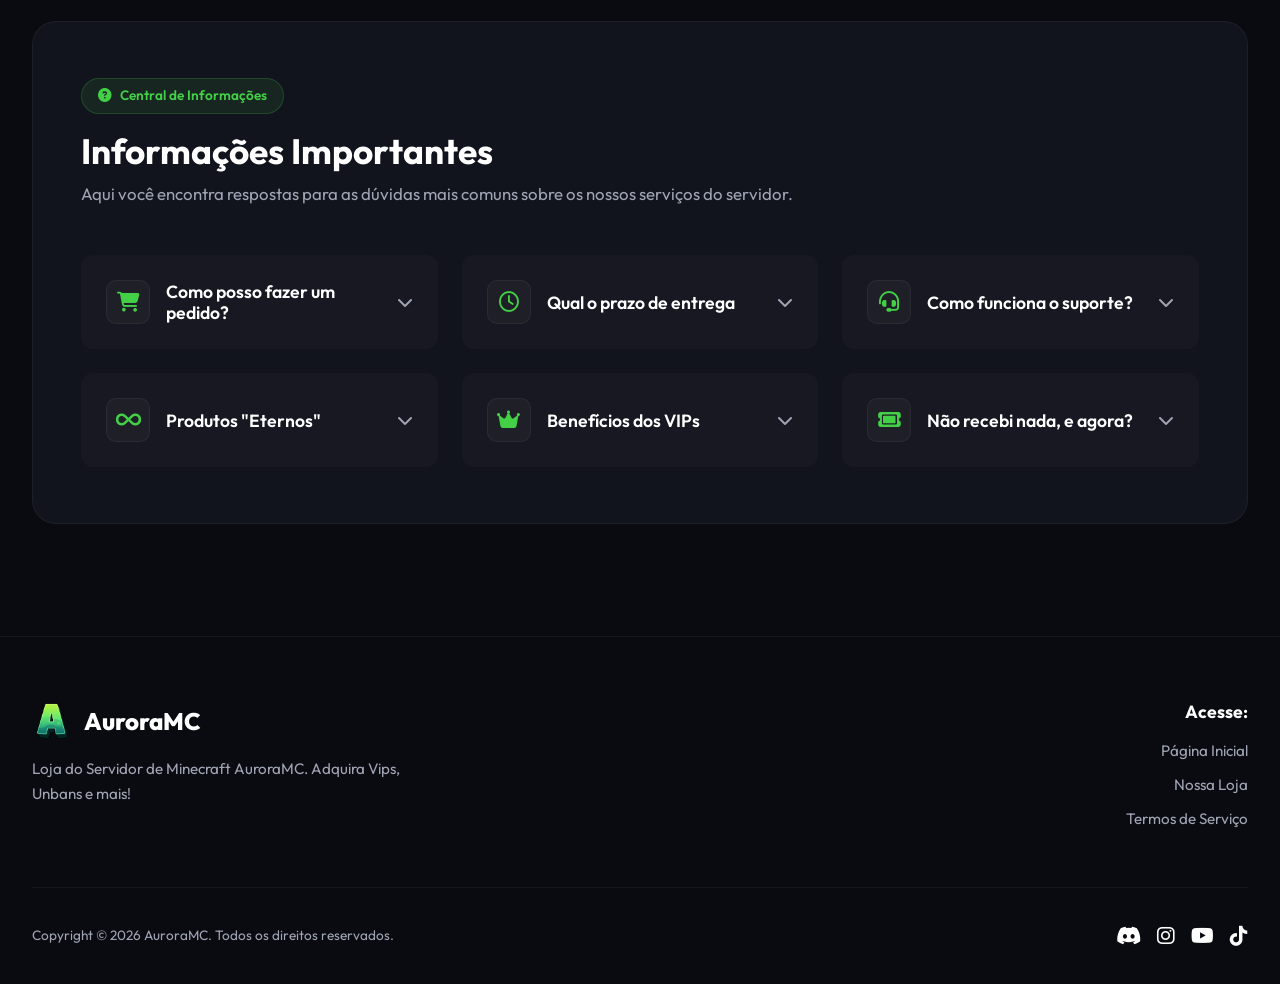
==== commit 9af567b5: "feat: simplify navbar by removing excess links, search, and button" ====
--- a/index.html
+++ b/index.html
@@ -62,22 +62,6 @@
                     <h1 class="brand-name">AuroraMC <i class="fa-solid fa-circle-check brand-badge"></i></h1>
                 </a>
             </div>
-
-            <div class="nav-links">
-                <a href="https://discord.gg/A7GQ67MZE3" target="_blank" class="nav-link"><i
-                        class="fa-brands fa-discord"></i> Discord</a>
-                <a href="termos.html" class="nav-link"><i class="fa-solid fa-file-contract"></i> Termos</a>
-            </div>
-
-            <div class="nav-actions">
-                <div class="search-bar">
-                    <i class="fa-solid fa-magnifying-glass"></i>
-                    <input type="text" placeholder="Buscar produto">
-                </div>
-                <button class="btn btn-primary">
-                    <i class="fa-solid fa-store"></i> Loja
-                </button>
-            </div>
         </div>
     </header>
 
--- a/style.css
+++ b/style.css
@@ -200,9 +200,11 @@
     cursor: pointer;
     transition: var(--transition);
     position: relative;
+    margin-top: -3.5rem;
+    margin-bottom: 3.5rem;
     user-select: none;
-    margin-bottom: 1.5rem;
     backdrop-filter: blur(10px);
+    z-index: 10;
 }
 
 .hero-ip-box:hover {
@@ -347,6 +349,9 @@
 
 .hero-text {
     max-width: 600px;
+    display: flex;
+    flex-direction: column;
+    align-items: flex-start;
 }
 
 .hero-title {
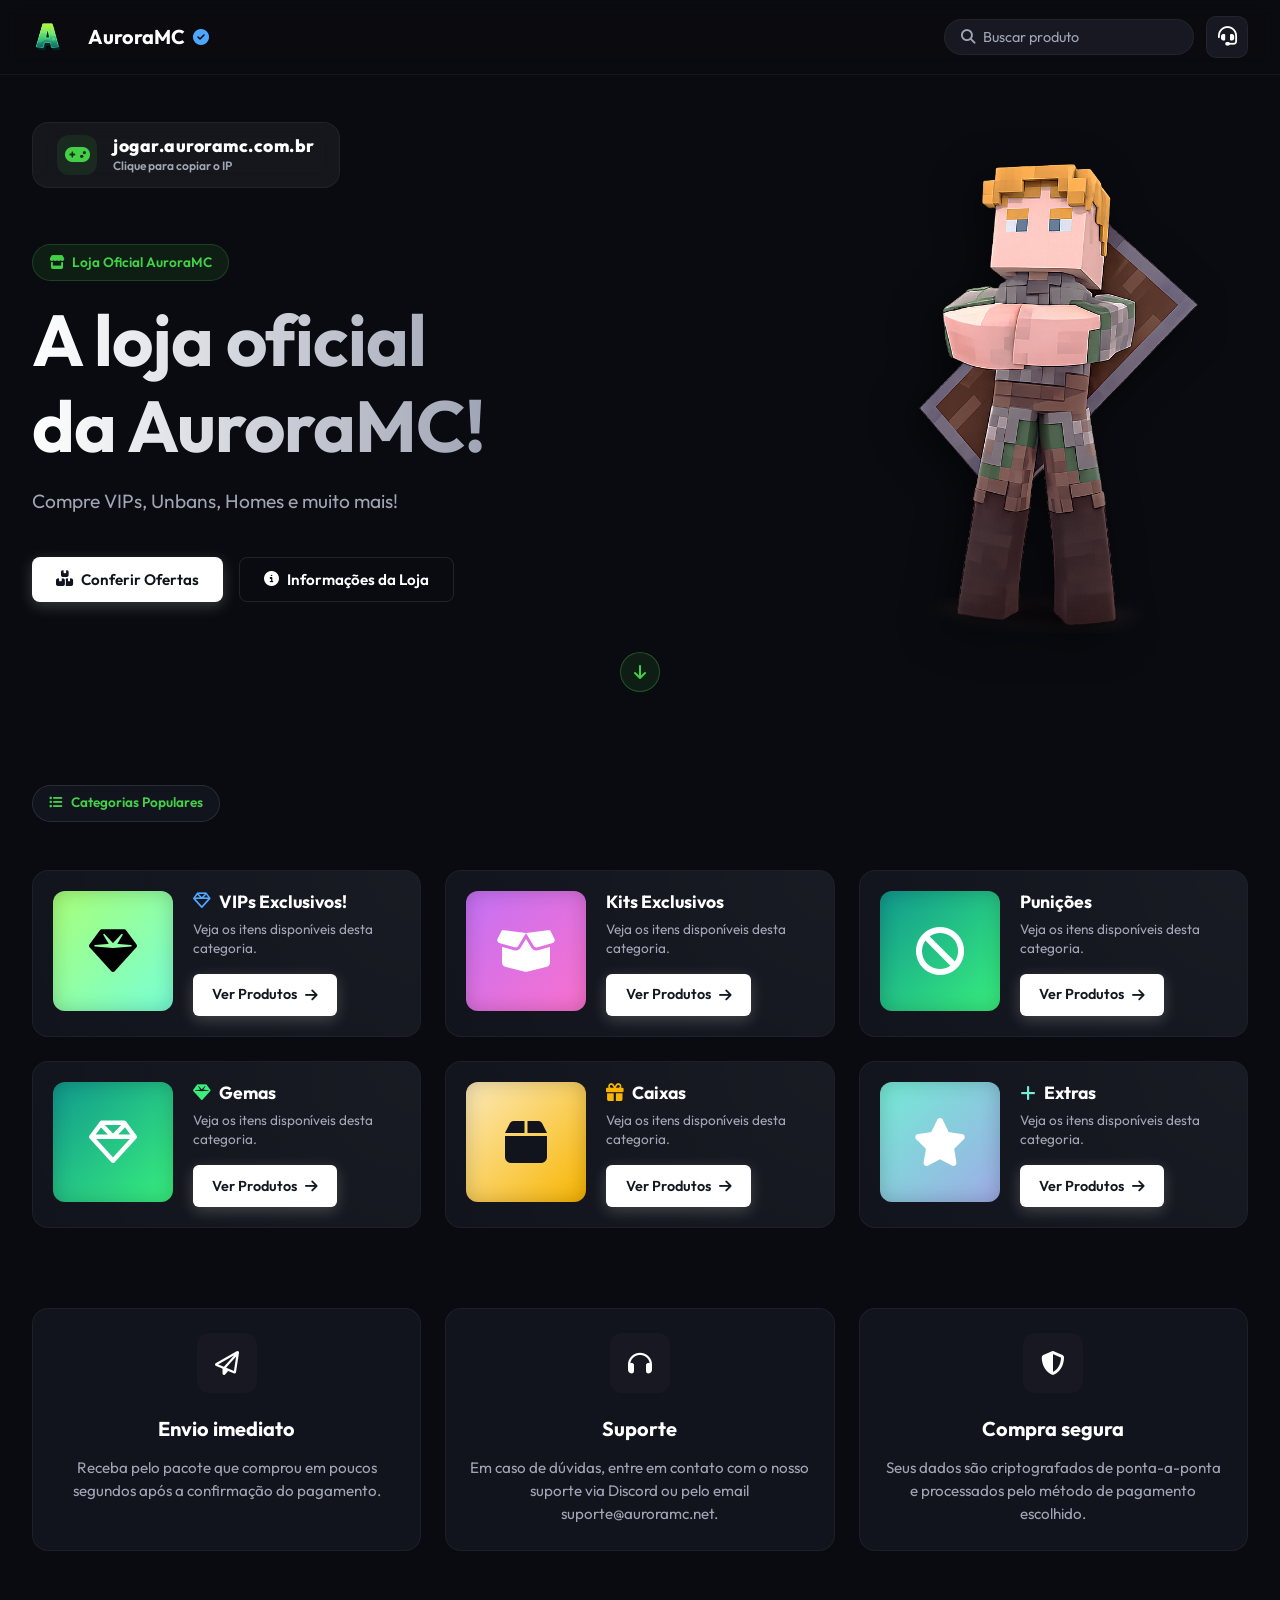
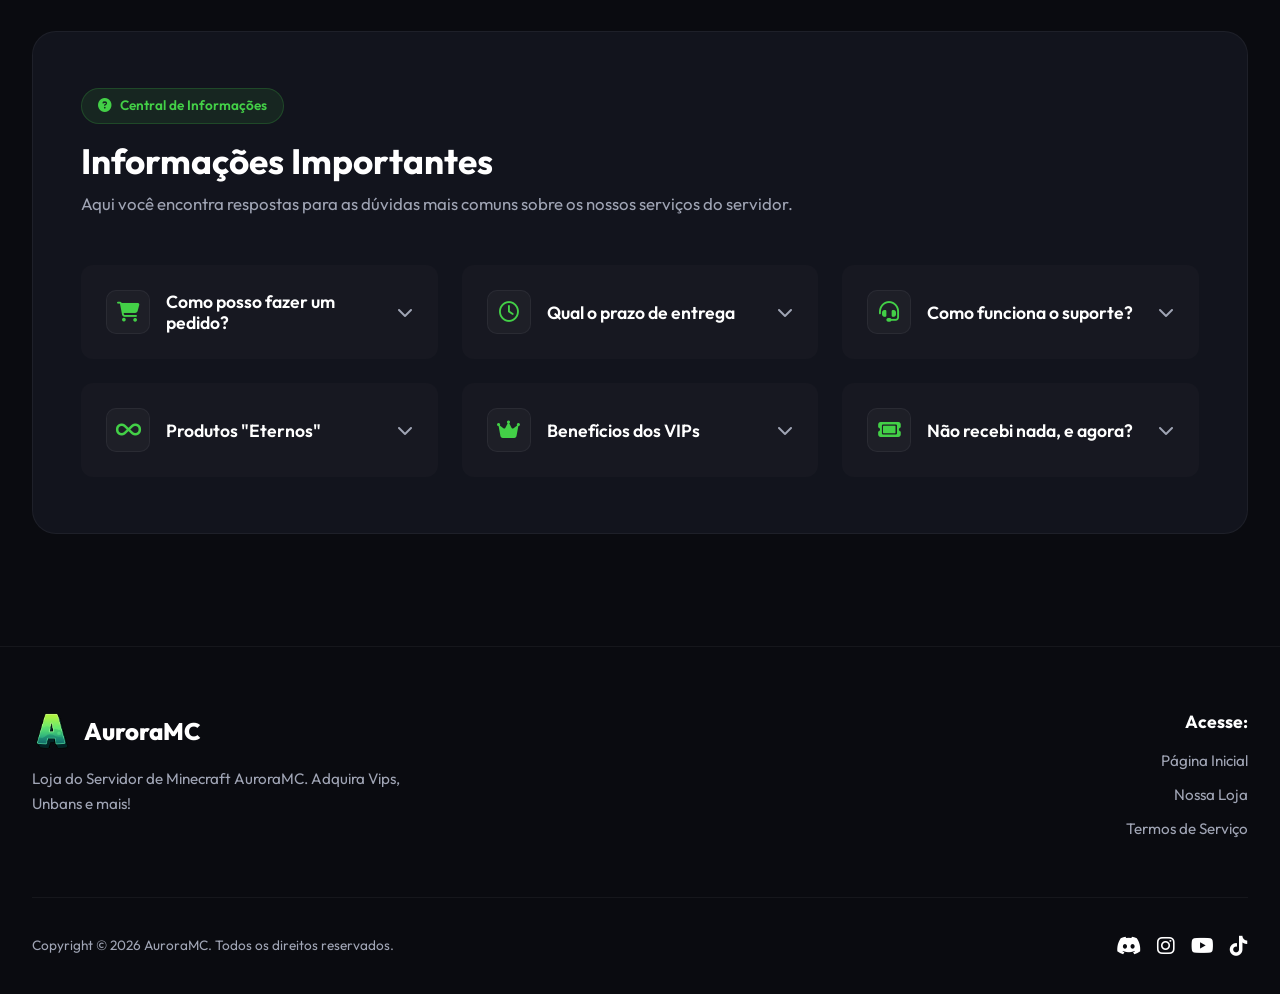
==== commit 11c32794: "style: standardize navbar across all pages and add support button" ====
--- a/index.html
+++ b/index.html
@@ -62,6 +62,16 @@
                     <h1 class="brand-name">AuroraMC <i class="fa-solid fa-circle-check brand-badge"></i></h1>
                 </a>
             </div>
+
+            <div class="nav-actions">
+                <div class="search-bar">
+                    <i class="fa-solid fa-magnifying-glass"></i>
+                    <input type="text" placeholder="Buscar produto">
+                </div>
+                <button class="btn-support" id="open-support" title="Suporte">
+                    <i class="fa-solid fa-headset"></i>
+                </button>
+            </div>
         </div>
     </header>
 
--- a/style.css
+++ b/style.css
@@ -270,7 +270,171 @@
 .nav-actions {
     display: flex;
     align-items: center;
-    gap: 1rem;
+    gap: 0.75rem;
+}
+
+.btn-support {
+    width: 42px;
+    height: 42px;
+    background-color: var(--bg-search);
+    border: 1px solid var(--border-color);
+    border-radius: 10px;
+    color: var(--text-main);
+    display: flex;
+    align-items: center;
+    justify-content: center;
+    cursor: pointer;
+    transition: var(--transition);
+}
+
+.btn-support:hover {
+    background-color: var(--bg-surface-light);
+    border-color: var(--primary);
+    color: var(--primary);
+    transform: translateY(-2px);
+    box-shadow: 0 5px 15px rgba(67, 208, 71, 0.2);
+}
+
+.btn-support i {
+    font-size: 1.2rem;
+}
+
+/* Support Modal */
+.modal-overlay {
+    position: fixed;
+    top: 0;
+    left: 0;
+    width: 100%;
+    height: 100%;
+    background-color: rgba(0, 0, 0, 0.85);
+    backdrop-filter: blur(8px);
+    display: flex;
+    align-items: center;
+    justify-content: center;
+    z-index: 1000;
+    opacity: 0;
+    visibility: hidden;
+    transition: all 0.3s ease;
+}
+
+.modal-overlay.active {
+    opacity: 1;
+    visibility: visible;
+}
+
+.support-modal {
+    background-color: var(--bg-surface);
+    border: 1px solid var(--border-color);
+    width: 100%;
+    max-width: 500px;
+    border-radius: 20px;
+    padding: 2.5rem;
+    position: relative;
+    transform: translateY(20px);
+    transition: all 0.3s cubic-bezier(0.175, 0.885, 0.32, 1.275);
+}
+
+.modal-overlay.active .support-modal {
+    transform: translateY(0);
+}
+
+.modal-close {
+    position: absolute;
+    top: 1.5rem;
+    right: 1.5rem;
+    background: none;
+    border: none;
+    color: var(--text-muted);
+    font-size: 1.5rem;
+    cursor: pointer;
+    transition: var(--transition);
+}
+
+.modal-close:hover {
+    color: var(--text-main);
+    transform: rotate(90deg);
+}
+
+.modal-header {
+    text-align: center;
+    margin-bottom: 2rem;
+}
+
+.modal-header h2 {
+    font-size: 1.75rem;
+    color: var(--text-main);
+    margin-bottom: 0.5rem;
+}
+
+.modal-header p {
+    color: var(--text-muted);
+    font-size: 0.95rem;
+}
+
+.support-form {
+    display: flex;
+    flex-direction: column;
+    gap: 1.25rem;
+}
+
+.form-group {
+    display: flex;
+    flex-direction: column;
+    gap: 0.5rem;
+}
+
+.form-group label {
+    font-size: 0.85rem;
+    font-weight: 600;
+    color: var(--text-main);
+}
+
+.form-group input, 
+.form-group select, 
+.form-group textarea {
+    background-color: var(--bg-search);
+    border: 1px solid var(--border-color);
+    border-radius: 8px;
+    padding: 0.75rem 1rem;
+    color: var(--text-main);
+    font-family: inherit;
+    font-size: 0.95rem;
+    transition: var(--transition);
+}
+
+.form-group input:focus, 
+.form-group select:focus, 
+.form-group textarea:focus {
+    border-color: var(--primary);
+    outline: none;
+}
+
+.btn-submit {
+    margin-top: 1rem;
+    background-color: var(--primary);
+    color: white;
+    border: none;
+    padding: 1rem;
+    border-radius: 8px;
+    font-weight: 700;
+    cursor: pointer;
+    transition: var(--transition);
+    display: flex;
+    align-items: center;
+    justify-content: center;
+    gap: 0.5rem;
+}
+
+.btn-submit:hover {
+    background-color: var(--primary-hover);
+    transform: translateY(-2px);
+    box-shadow: 0 5px 15px rgba(67, 208, 71, 0.3);
+}
+
+.btn-submit:disabled {
+    opacity: 0.7;
+    cursor: not-allowed;
+    transform: none;
 }
 
 .search-bar {
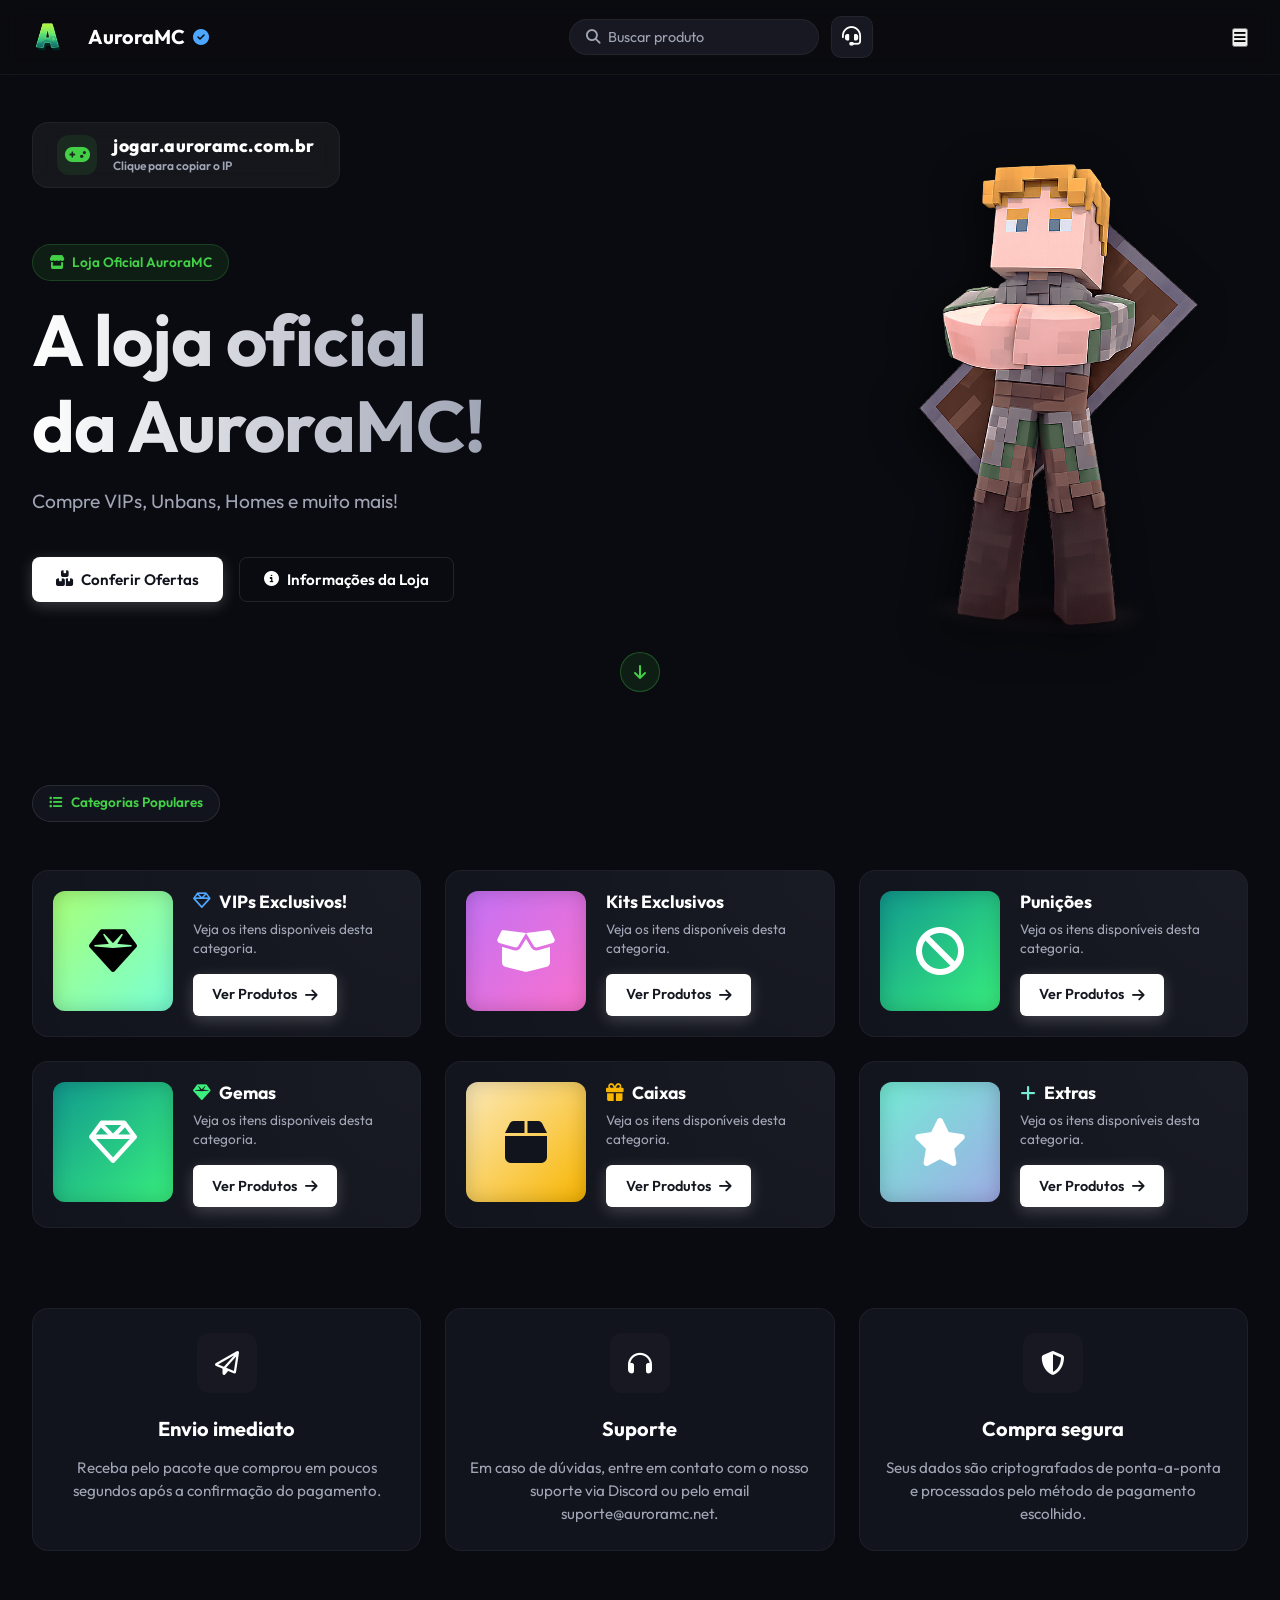
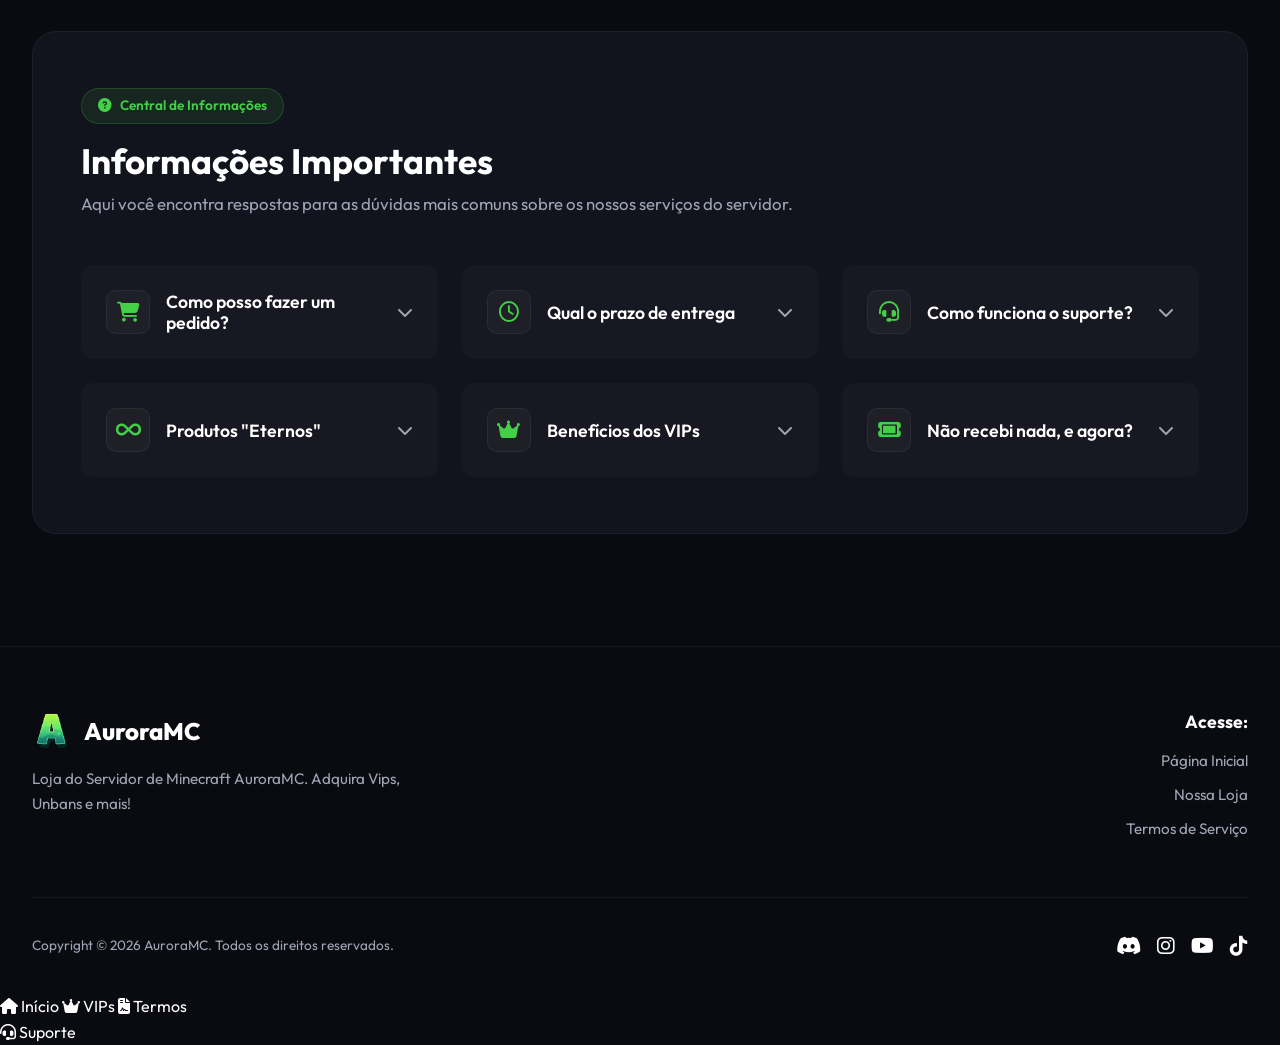
==== commit fe0d276a: "feat: complete hamburger menu integration and 3-column mobile grid across all pages" ====
--- a/index.html
+++ b/index.html
@@ -72,6 +72,10 @@
                     <i class="fa-solid fa-headset"></i>
                 </button>
             </div>
+
+            <button class="menu-toggle" id="menu-toggle">
+                <i class="fa-solid fa-bars"></i>
+            </button>
         </div>
     </header>
 
--- a/style.css
+++ b/style.css
@@ -1024,8 +1024,33 @@
         display: none;
     }
     
-    .nav-links, .search-bar {
+    .search-bar {
         display: none;
+    }
+    
+    .nav-actions {
+        display: none; /* Hide everything except brand and toggle */
+    }
+
+    .menu-toggle {
+        display: flex;
+        align-items: center;
+        justify-content: center;
+        background: var(--bg-surface-light);
+        border: 1px solid var(--border-color);
+        color: var(--text-main);
+        width: 40px;
+        height: 40px;
+        border-radius: 8px;
+        font-size: 1.25rem;
+        cursor: pointer;
+        transition: var(--transition);
+        z-index: 1001;
+    }
+    
+    .menu-toggle:hover {
+        background: var(--bg-surface);
+        border-color: var(--primary);
     }
     
     .hero-buttons {
@@ -1041,6 +1066,129 @@
         flex-direction: column;
         align-items: center;
         text-align: center;
+        margin-bottom: 1rem; /* Reduced gap */
+    }
+    
+    .hero-ip-box {
+        margin-top: 1rem; /* More space on mobile to avoid overlap */
+        margin-bottom: 2rem;
+        transform: scale(0.9);
+    }
+
+    .hero-title {
+        font-size: 2rem !important;
+        line-height: 1.2;
+    }
+
+    /* 3-Column Grid on Mobile */
+    .categories-grid, .products-grid {
+        grid-template-columns: repeat(3, 1fr) !important;
+        gap: 0.5rem !important;
+        padding: 0 0.5rem !important;
+    }
+
+    .category-card, .product-card {
+        padding: 0.5rem !important;
+        min-height: auto !important;
+    }
+
+    .category-icon {
+        width: 40px !important;
+        height: 40px !important;
+        font-size: 1.25rem !important;
+        margin-bottom: 0.5rem !important;
+    }
+
+    .category-name, .product-name {
+        font-size: 0.75rem !important;
+        text-align: center;
+    }
+
+    .category-card .card-content p, .product-pix, .price-icon {
+        display: none !important; /* Hide less critical info for 3-col view */
+    }
+
+    .product-banner {
+        height: 100px !important;
+    }
+
+    .banner-rank-title {
+        font-size: 0.8rem !important;
+    }
+
+    .product-price {
+        font-size: 0.9rem !important;
+    }
+
+    .product-btn {
+        padding: 0.4rem !important;
+        font-size: 0.7rem !important;
+    }
+
+    /* Mobile Menu Styles */
+    .mobile-menu-overlay {
+        position: fixed;
+        top: 0;
+        right: -100%;
+        width: 80%;
+        max-width: 300px;
+        height: 100%;
+        background: var(--bg-surface);
+        z-index: 2000;
+        transition: all 0.4s cubic-bezier(0.165, 0.84, 0.44, 1);
+        padding: 5rem 2rem 2rem 2rem;
+        box-shadow: -10px 0 30px rgba(0,0,0,0.5);
+        display: flex;
+        flex-direction: column;
+        gap: 1.5rem;
+    }
+
+    .mobile-menu-overlay.active {
+        right: 0;
+    }
+
+    .mobile-menu-bg {
+        position: fixed;
+        top: 0;
+        left: 0;
+        width: 100%;
+        height: 100%;
+        background: rgba(0,0,0,0.7);
+        backdrop-filter: blur(4px);
+        z-index: 1999;
+        opacity: 0;
+        visibility: hidden;
+        transition: all 0.3s ease;
+    }
+
+    .mobile-menu-bg.active {
+        opacity: 1;
+        visibility: visible;
+    }
+
+    .mobile-menu-link {
+        color: var(--text-main);
+        font-size: 1.1rem;
+        font-weight: 600;
+        text-decoration: none;
+        display: flex;
+        align-items: center;
+        gap: 1rem;
+        padding: 1rem;
+        background: var(--bg-search);
+        border-radius: 12px;
+        border: 1px solid var(--border-color);
+    }
+
+    .mobile-menu-link i {
+        color: var(--primary);
+    }
+
+    .support-modal {
+        width: 90%;
+        padding: 1.5rem;
+        max-height: 90vh;
+        overflow-y: auto;
     }
     
     .card-content {
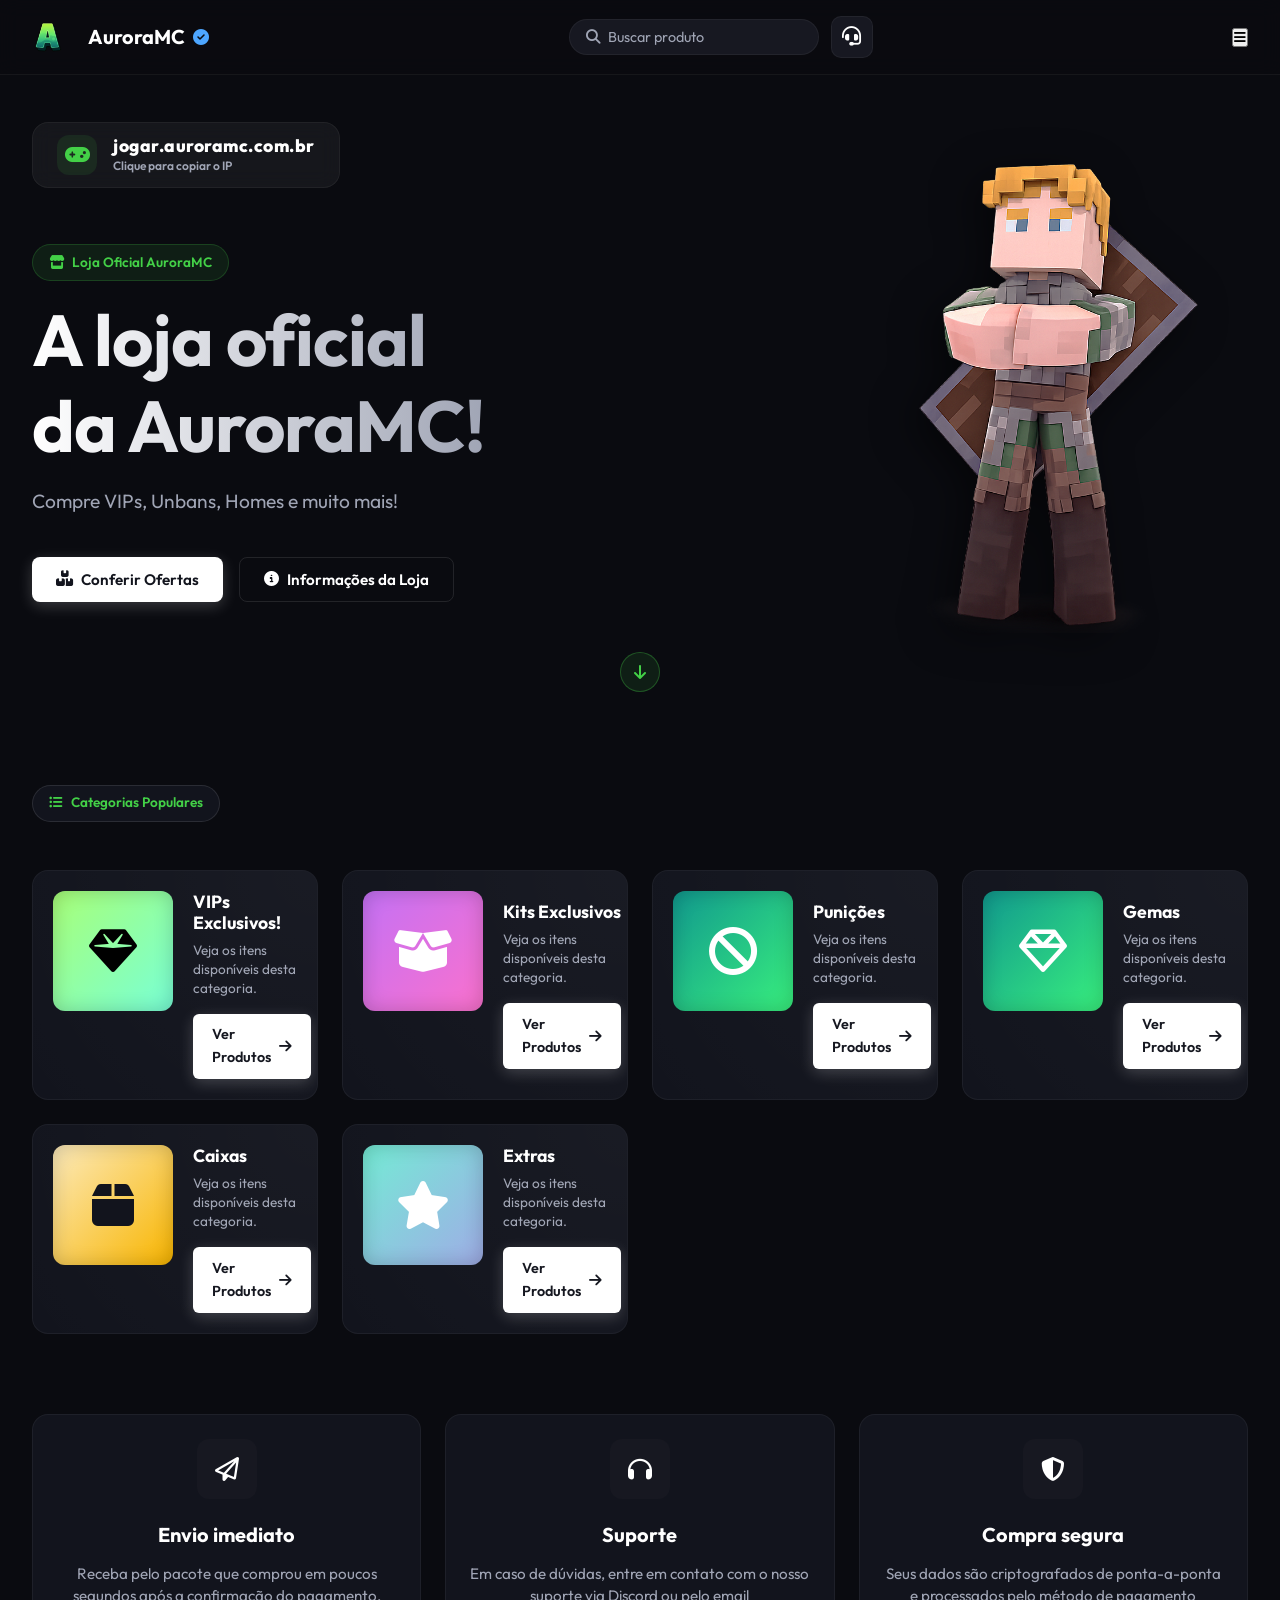
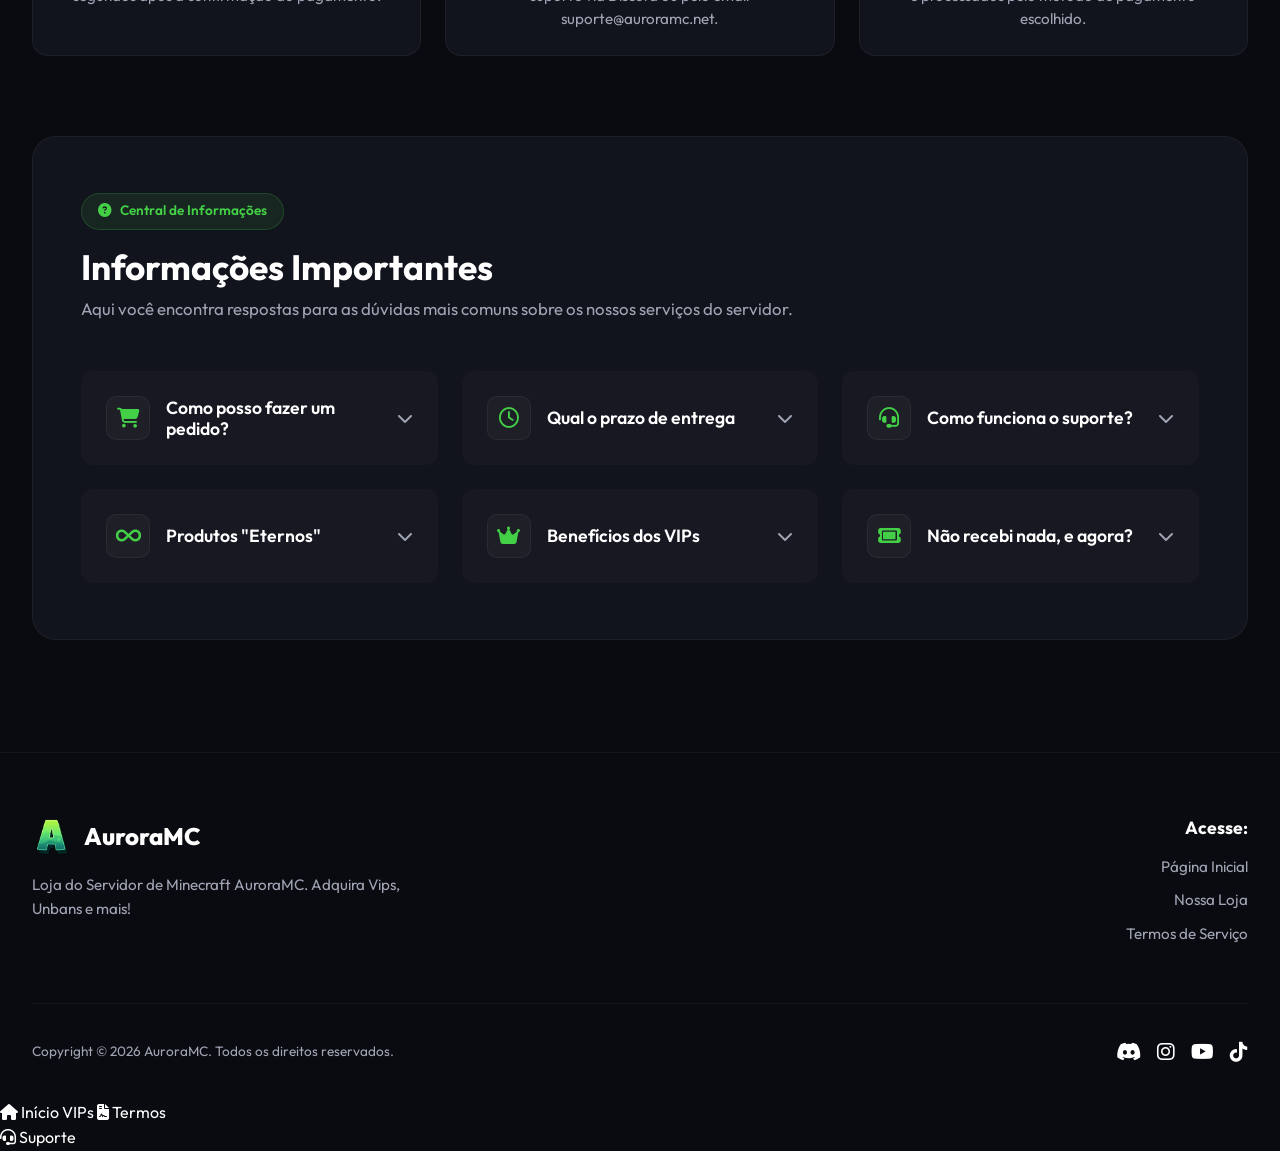
==== commit a76dee3b: "style: remove icons/emojis from category names across all pages" ====
--- a/index.html
+++ b/index.html
@@ -131,8 +131,7 @@
                         <i class="fa-solid fa-gem card-icon" style="color: #000; font-size: 3rem;"></i>
                     </div>
                     <div class="card-content">
-                        <h3 class="card-title"><i class="fa-regular fa-gem" style="color: #4da6ff;"></i> VIPs
-                            Exclusivos!</h3>
+                        <h3 class="card-title">VIPs Exclusivos!</h3>
                         <p class="card-desc">Veja os itens disponíveis desta categoria.</p>
                         <a href="categoria-vips.html" class="btn btn-primary btn-sm">Ver Produtos <i
                                 class="fa-solid fa-arrow-right"></i></a>
@@ -171,7 +170,7 @@
                         <i class="fa-regular fa-gem card-icon" style="color: #fff; font-size: 3rem;"></i>
                     </div>
                     <div class="card-content">
-                        <h3 class="card-title"><i class="fa-solid fa-gem" style="color: #38ef7d;"></i> Gemas</h3>
+                        <h3 class="card-title">Gemas</h3>
                         <p class="card-desc">Veja os itens disponíveis desta categoria.</p>
                         <a href="categoria-gemas.html" class="btn btn-primary btn-sm">Ver Produtos <i
                                 class="fa-solid fa-arrow-right"></i></a>
@@ -184,7 +183,7 @@
                         <i class="fa-solid fa-box card-icon" style="color: #12141d; font-size: 3rem;"></i>
                     </div>
                     <div class="card-content">
-                        <h3 class="card-title"><i class="fa-solid fa-gift" style="color: #f8b500;"></i> Caixas</h3>
+                        <h3 class="card-title">Caixas</h3>
                         <p class="card-desc">Veja os itens disponíveis desta categoria.</p>
                         <a href="categoria-caixas.html" class="btn btn-primary btn-sm">Ver Produtos <i
                                 class="fa-solid fa-arrow-right"></i></a>
@@ -197,7 +196,7 @@
                         <i class="fa-solid fa-star card-icon" style="color: #fff; font-size: 3rem;"></i>
                     </div>
                     <div class="card-content">
-                        <h3 class="card-title"><i class="fa-solid fa-plus" style="color: #74ebd5;"></i> Extras</h3>
+                        <h3 class="card-title">Extras</h3>
                         <p class="card-desc">Veja os itens disponíveis desta categoria.</p>
                         <a href="categoria-extras.html" class="btn btn-primary btn-sm">Ver Produtos <i
                                 class="fa-solid fa-arrow-right"></i></a>
--- a/style.css
+++ b/style.css
@@ -44,6 +44,12 @@
     max-width: 1300px;
     margin: 0 auto;
     padding: 0 2rem;
+}
+
+@media (max-width: 768px) {
+    .container {
+        padding: 0 1rem;
+    }
 }
 
 /* Buttons */
@@ -613,7 +619,7 @@
 
 .categories-grid {
     display: grid;
-    grid-template-columns: repeat(auto-fit, minmax(350px, 1fr));
+    grid-template-columns: repeat(auto-fit, minmax(280px, 1fr));
     gap: 1.5rem;
     margin-top: 2rem;
 }
@@ -1028,7 +1034,7 @@
         display: none;
     }
     
-    .nav-actions {
+    .nav-actions, .nav-links {
         display: none; /* Hide everything except brand and toggle */
     }
 
@@ -1080,49 +1086,69 @@
         line-height: 1.2;
     }
 
-    /* 3-Column Grid on Mobile */
+    /* 2-Column Grid on Mobile */
     .categories-grid, .products-grid {
-        grid-template-columns: repeat(3, 1fr) !important;
-        gap: 0.5rem !important;
-        padding: 0 0.5rem !important;
+        grid-template-columns: repeat(2, 1fr) !important;
+        gap: 0.75rem !important;
+        padding: 0 0.75rem !important;
     }
 
     .category-card, .product-card {
-        padding: 0.5rem !important;
+        padding: 0.75rem !important;
         min-height: auto !important;
+        display: flex;
+        flex-direction: column;
+        align-items: center;
+        justify-content: space-between;
     }
 
     .category-icon {
-        width: 40px !important;
-        height: 40px !important;
-        font-size: 1.25rem !important;
-        margin-bottom: 0.5rem !important;
+        width: 50px !important;
+        height: 50px !important;
+        font-size: 1.5rem !important;
+        margin-bottom: 0.75rem !important;
     }
 
     .category-name, .product-name {
-        font-size: 0.75rem !important;
+        font-size: 0.85rem !important;
         text-align: center;
-    }
-
-    .category-card .card-content p, .product-pix, .price-icon {
-        display: none !important; /* Hide less critical info for 3-col view */
+        margin-bottom: 0.5rem;
+    }
+
+    .category-card .card-content p, .price-icon {
+        display: none !important; 
     }
 
     .product-banner {
-        height: 100px !important;
+        height: 120px !important;
+        width: 100%;
+        object-fit: contain !important;
     }
 
     .banner-rank-title {
+        font-size: 1rem !important;
+    }
+
+    .product-price {
+        font-size: 1.1rem !important;
+        margin: 0.5rem 0;
+    }
+
+    .product-pix {
+        display: block !important;
+        font-size: 0.7rem !important;
+        margin-bottom: 0.5rem;
+    }
+
+    .product-btn, .category-card .btn {
+        width: 100% !important;
+        padding: 0.6rem 0.4rem !important;
         font-size: 0.8rem !important;
-    }
-
-    .product-price {
-        font-size: 0.9rem !important;
-    }
-
-    .product-btn {
-        padding: 0.4rem !important;
-        font-size: 0.7rem !important;
+        display: flex !important;
+        flex-direction: row !important;
+        justify-content: center !important;
+        gap: 0.3rem !important;
+        white-space: nowrap !important;
     }
 
     /* Mobile Menu Styles */
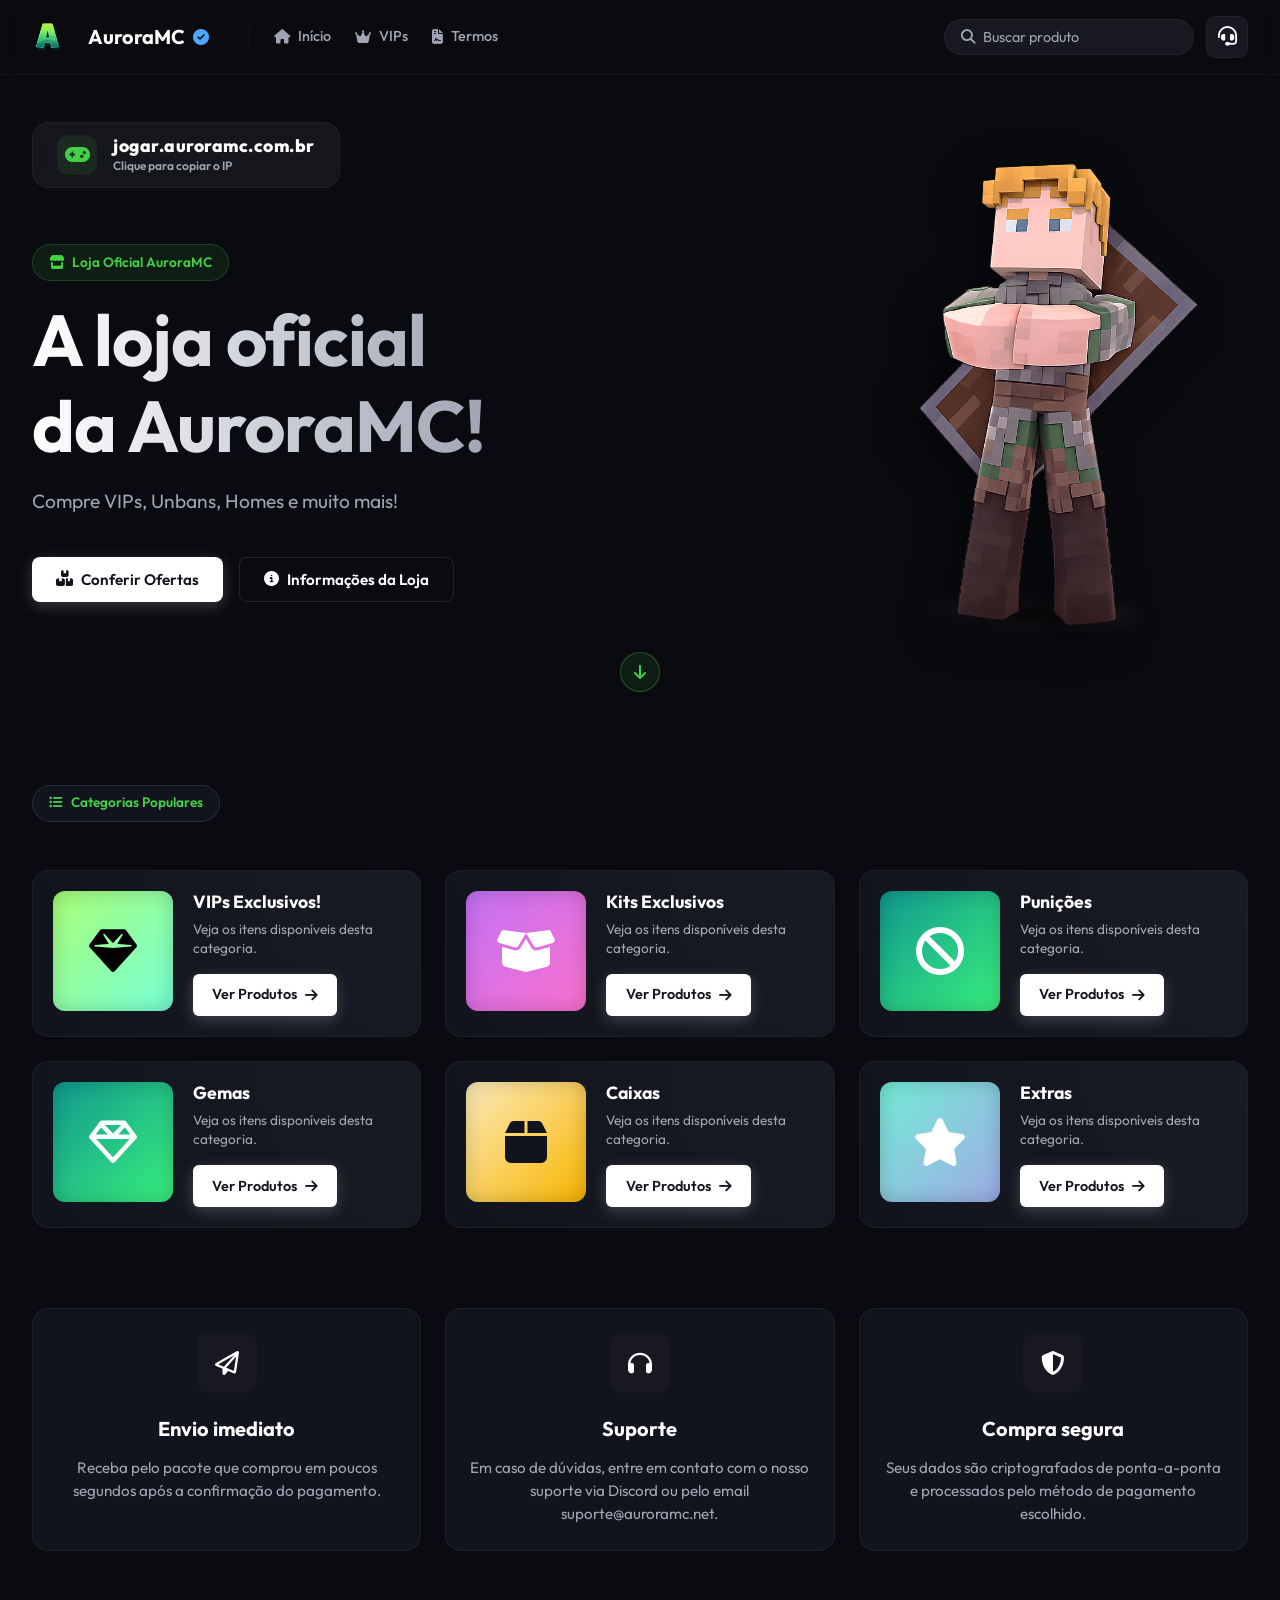
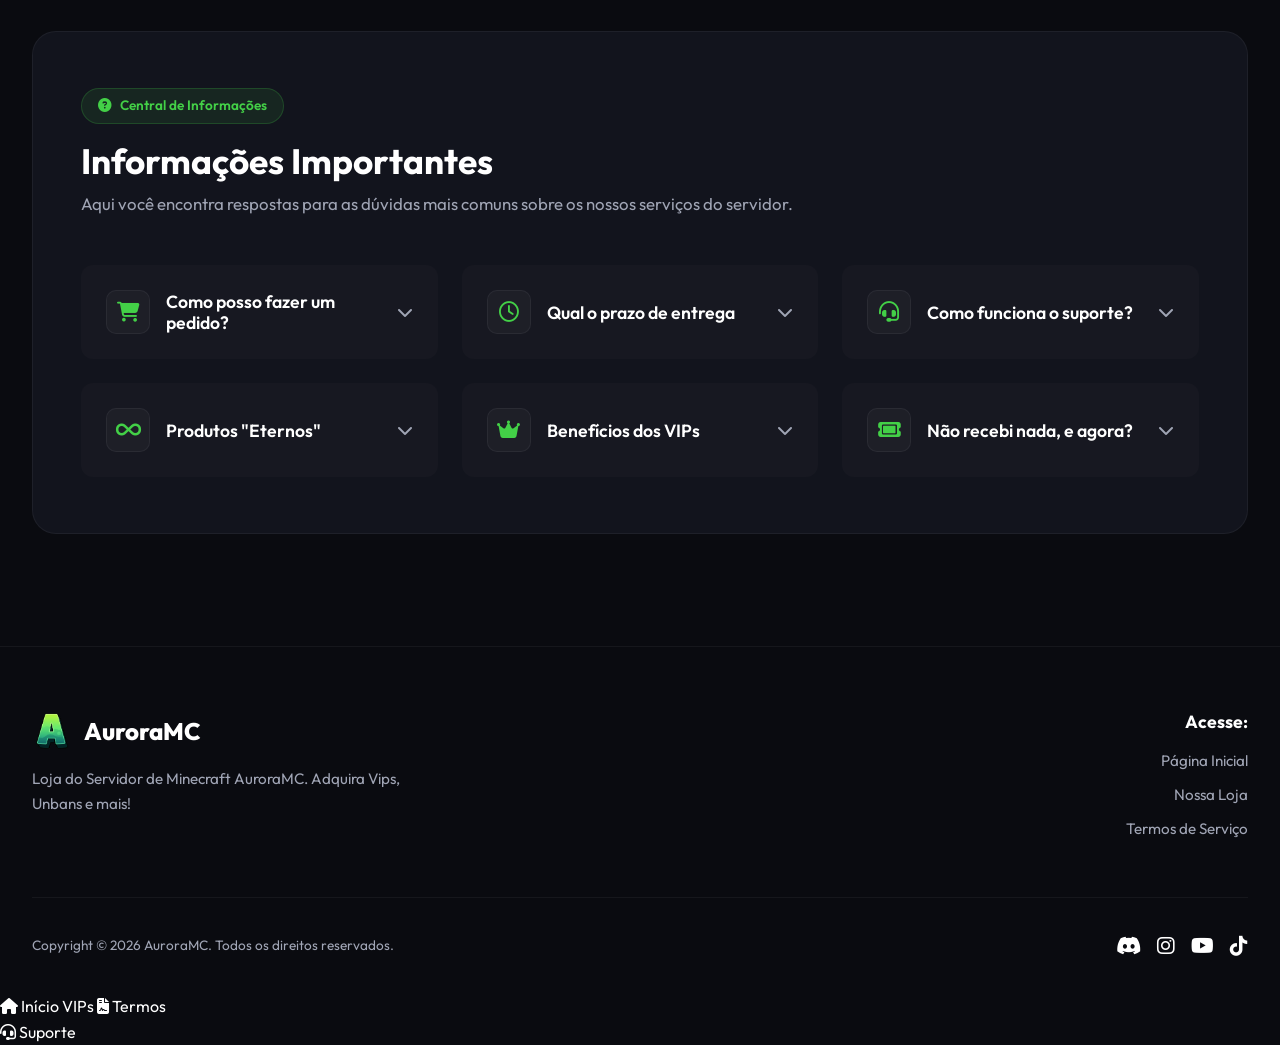
==== commit 4b3994c4: "fix: restore desktop navigation links and 3-column grids across all pages" ====
--- a/index.html
+++ b/index.html
@@ -61,6 +61,11 @@
                             style="width: 100%; height: 100%; object-fit: contain; border-radius: 8px;"></div>
                     <h1 class="brand-name">AuroraMC <i class="fa-solid fa-circle-check brand-badge"></i></h1>
                 </a>
+                <div class="nav-links">
+                    <a href="index.html" class="nav-link"><i class="fa-solid fa-house"></i> Início</a>
+                    <a href="categoria-vips.html" class="nav-link"><i class="fa-solid fa-crown"></i> VIPs</a>
+                    <a href="termos.html" class="nav-link"><i class="fa-solid fa-file-contract"></i> Termos</a>
+                </div>
             </div>
 
             <div class="nav-actions">
--- a/style.css
+++ b/style.css
@@ -137,6 +137,10 @@
     display: flex;
     justify-content: space-between;
     align-items: center;
+}
+
+.menu-toggle {
+    display: none;
 }
 
 .nav-brand {
@@ -617,9 +621,9 @@
     padding: 5rem 2rem;
 }
 
-.categories-grid {
+.categories-grid, .products-grid {
     display: grid;
-    grid-template-columns: repeat(auto-fit, minmax(280px, 1fr));
+    grid-template-columns: repeat(3, 1fr);
     gap: 1.5rem;
     margin-top: 2rem;
 }
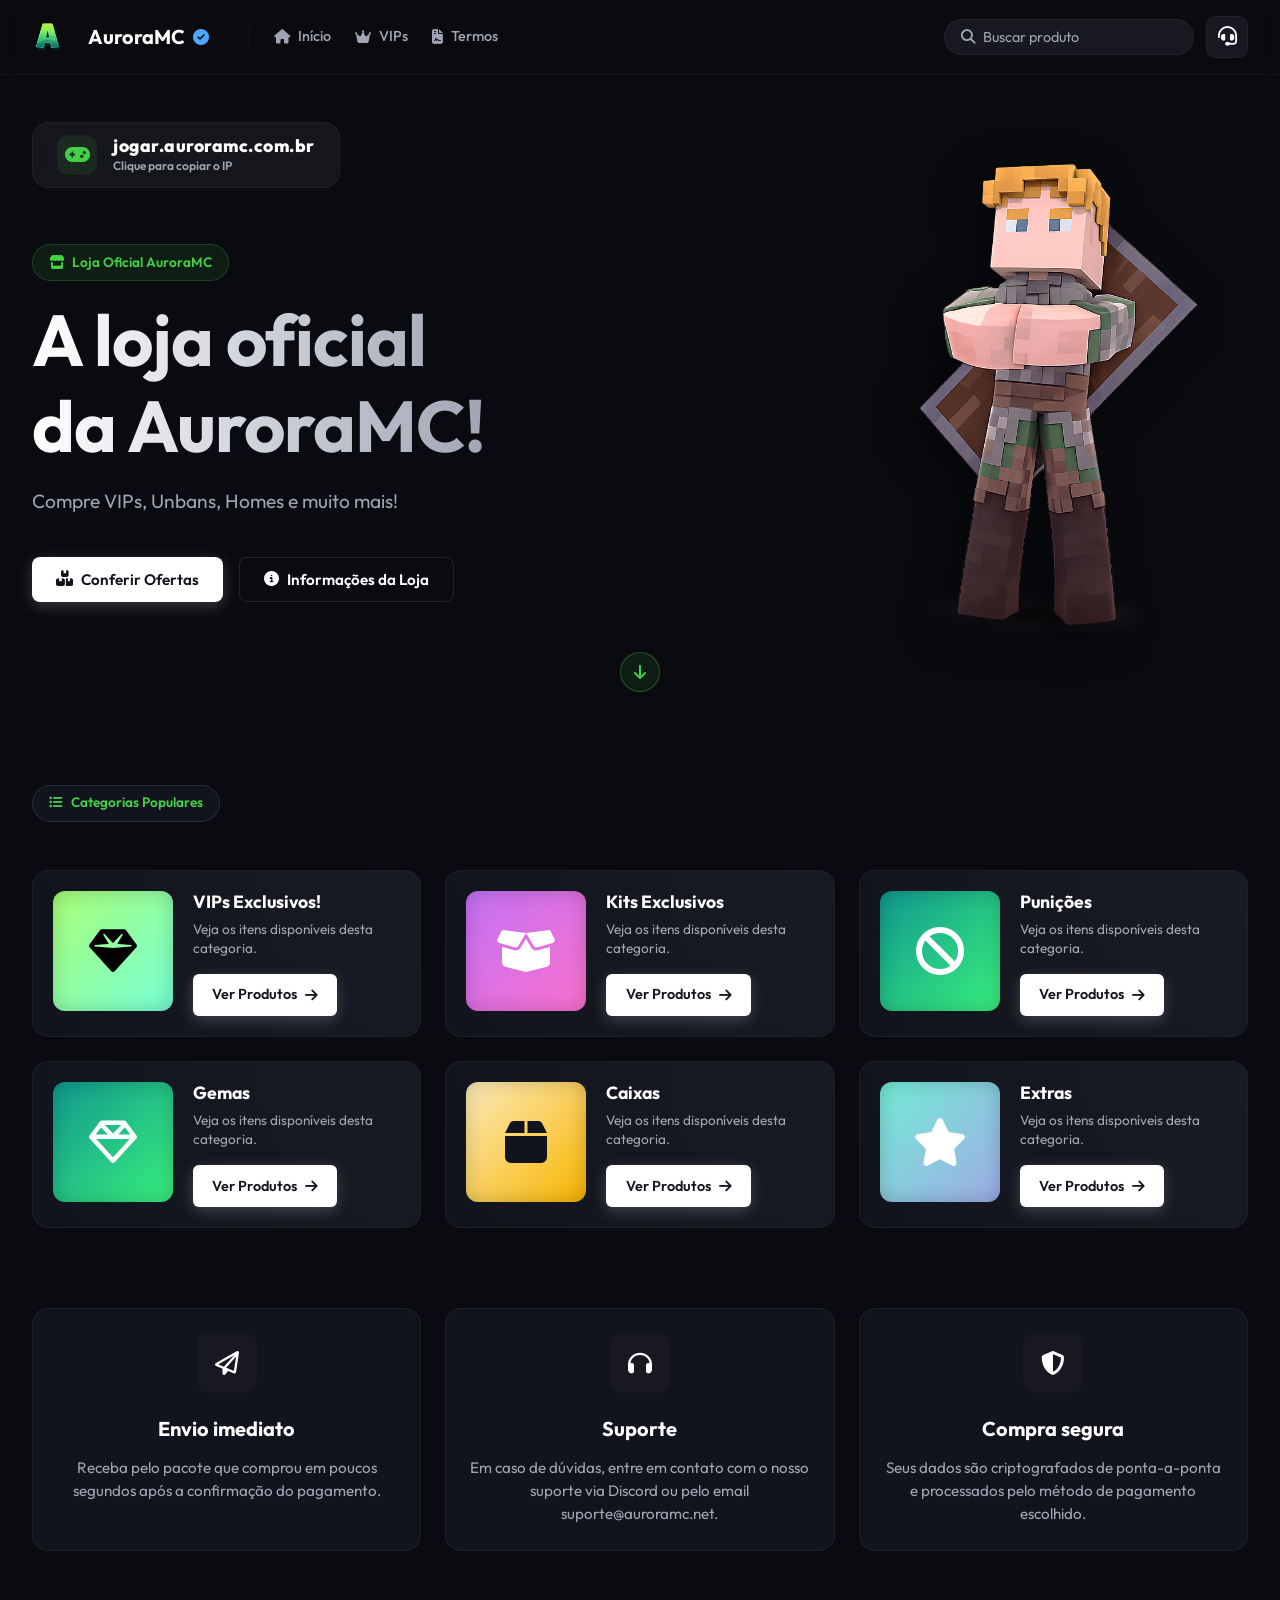
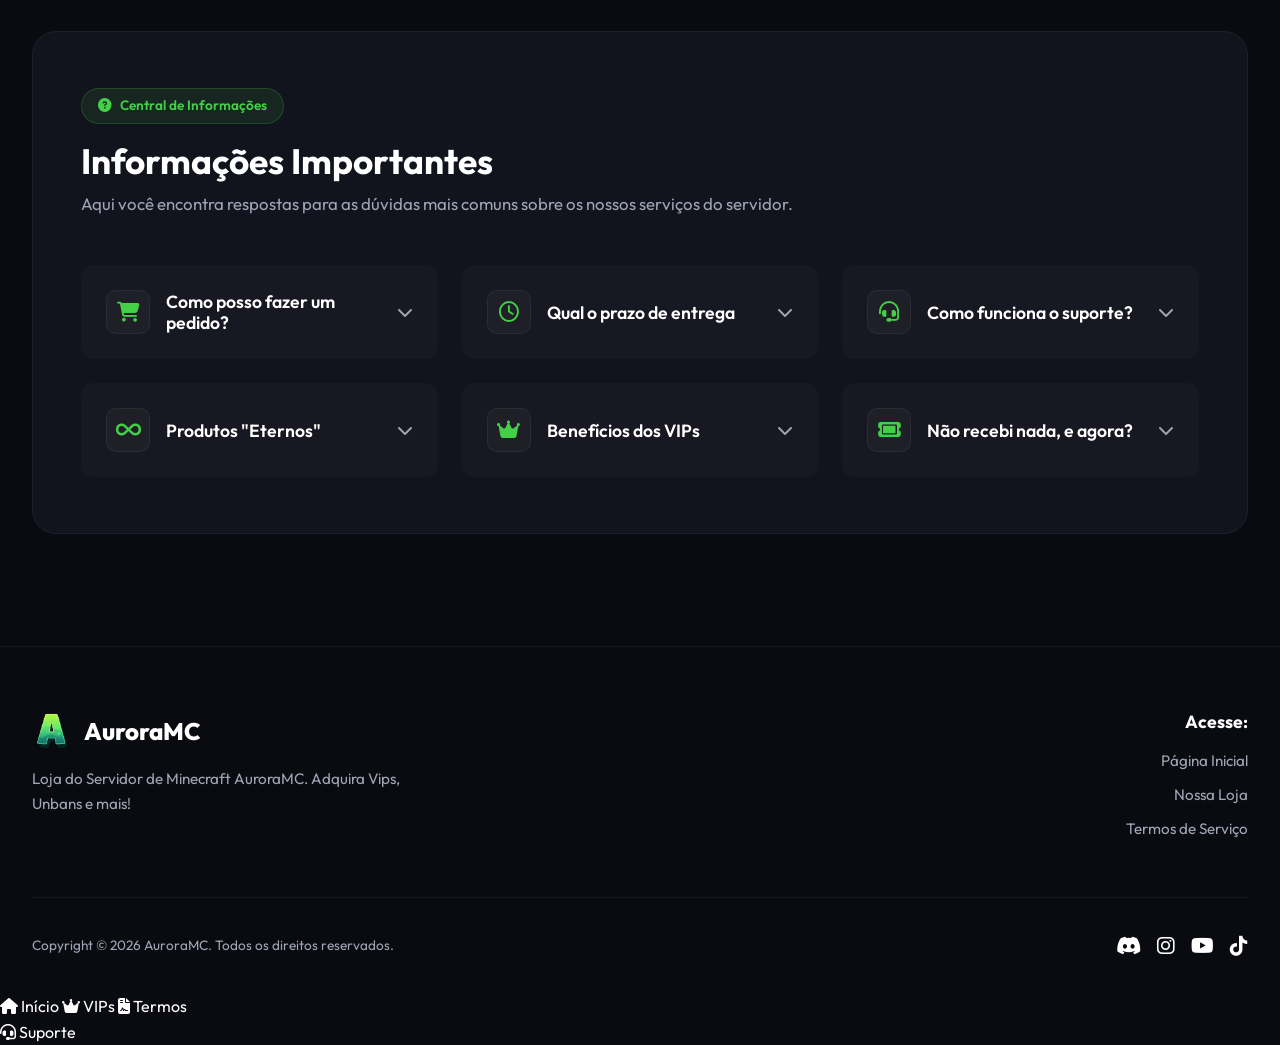
==== commit 59edb9e3: "feat: atualiza links das redes sociais no footer" ====
--- a/index.html
+++ b/index.html
@@ -377,9 +377,9 @@
                 <p class="copyright">Copyright &copy; 2026 AuroraMC. Todos os direitos reservados.</p>
                 <div class="social-links">
                     <a href="https://discord.gg/A7GQ67MZE3" aria-label="Discord"><i class="fa-brands fa-discord"></i></a>
-                    <a href="#" aria-label="Instagram"><i class="fa-brands fa-instagram"></i></a>
-                    <a href="#" aria-label="YouTube"><i class="fa-brands fa-youtube"></i></a>
-                    <a href="#" aria-label="TikTok"><i class="fa-brands fa-tiktok"></i></a>
+                    <a href="https://www.instagram.com/redeauroramc" aria-label="Instagram"><i class="fa-brands fa-instagram"></i></a>
+                    <a href="https://www.youtube.com/@redeauroramc1" aria-label="YouTube"><i class="fa-brands fa-youtube"></i></a>
+                    <a href="https://www.tiktok.com/@redeauroramc" aria-label="TikTok"><i class="fa-brands fa-tiktok"></i></a>
                 </div>
             </div>
         </div>
